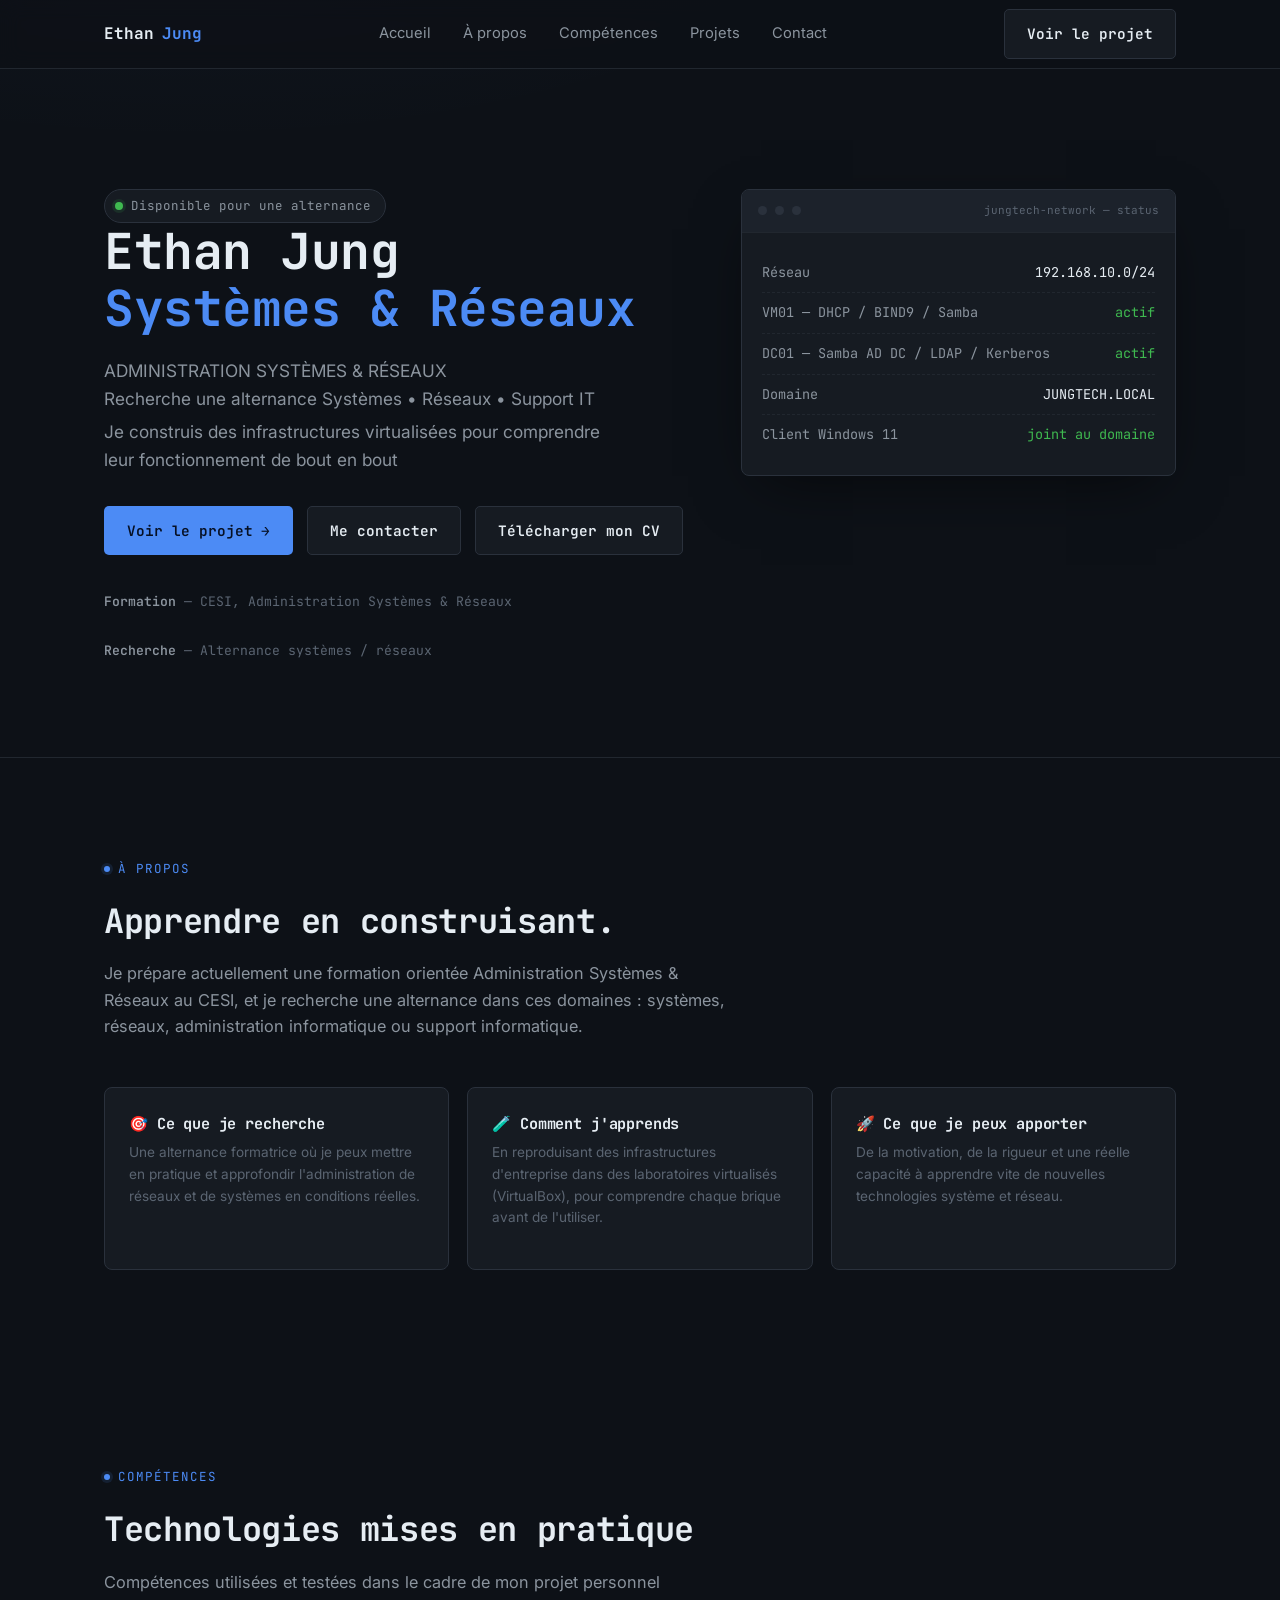
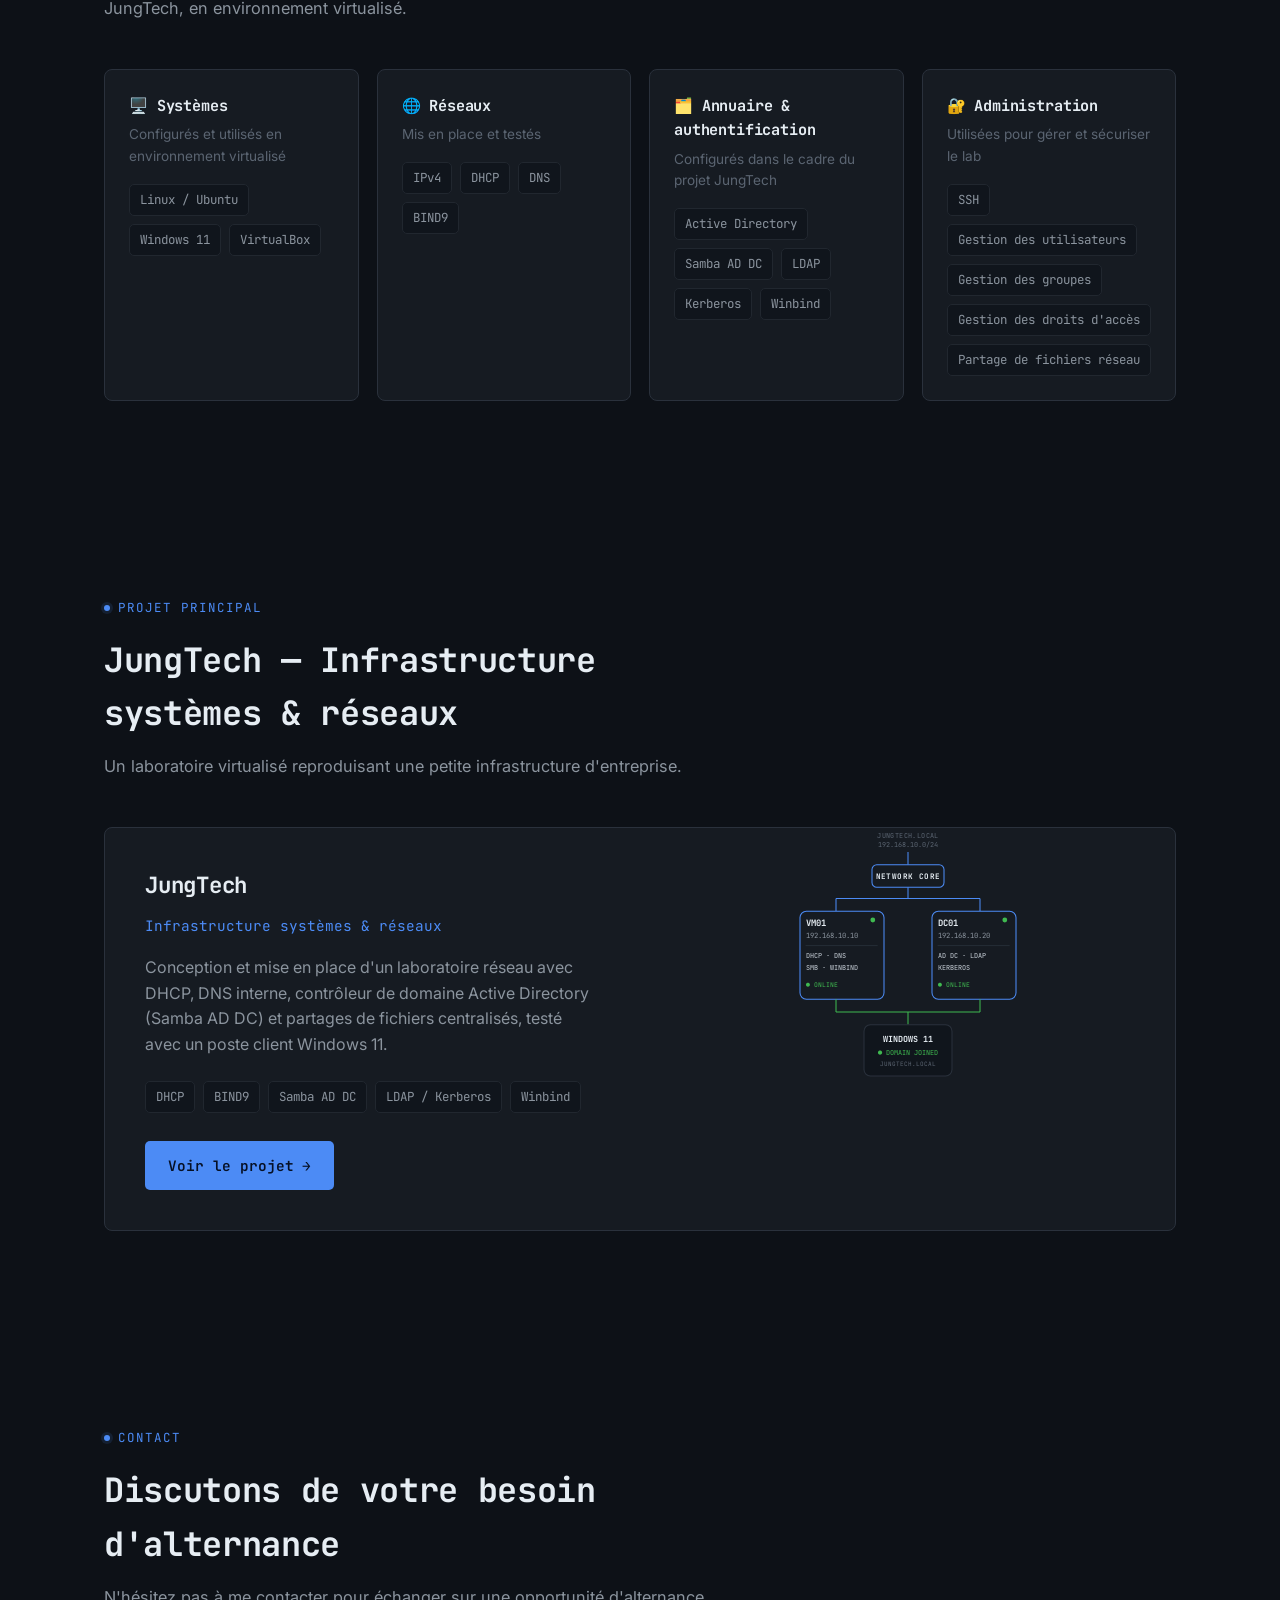
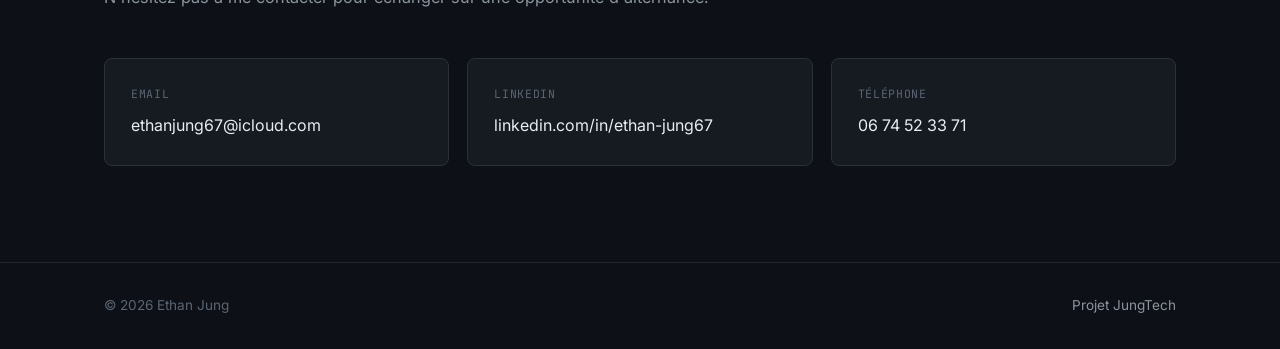
==== index.html @ f76d0bc0 "Update index.html" ====
<!DOCTYPE html>
<html lang="fr">
<head>
<meta charset="UTF-8">
<meta name="viewport" content="width=device-width, initial-scale=1.0">
<title>Ethan Jung — Portfolio Systèmes &amp; Réseaux</title>
<meta name="description" content="Portfolio d'Ethan Jung, à la recherche d'une alternance en systèmes et réseaux. Projet JungTech : infrastructure Active Directory, DHCP, DNS et partages Samba.">
<link rel="preconnect" href="https://fonts.googleapis.com">
<link rel="preconnect" href="https://fonts.gstatic.com" crossorigin>
<link href="https://fonts.googleapis.com/css2?family=Inter:wght@400;500;600;700&family=JetBrains+Mono:wght@500;700&display=swap" rel="stylesheet">
<link rel="stylesheet" href="style.css">
</head>
<body>

<header class="site-header">
  <nav class="nav container" id="nav">
    <a href="index.html" class="logo">Ethan<span>Jung</span></a>
    <ul class="nav-links">
      <li><a href="#accueil">Accueil</a></li>
      <li><a href="#a-propos">À propos</a></li>
      <li><a href="#competences">Compétences</a></li>
      <li><a href="#projets">Projets</a></li>
      <li><a href="#contact">Contact</a></li>
    </ul>
    <div class="nav-cta">
      <a href="Infra-Reseau.html" class="btn btn-outline">Voir le projet</a>
    </div>
    <button class="nav-toggle" id="navToggle" aria-label="Ouvrir le menu" aria-expanded="false">
      <span></span><span></span><span></span>
    </button>
  </nav>
</header>

<main>

  <!-- ============ HERO ============ -->
  <section class="hero" id="accueil">
    <div class="container hero-grid">
      <div>
        <div class="status-pill">
          <span class="status-dot"></span>
          Disponible pour une alternance
        </div>
        <h1>Ethan Jung<br><span class="accent">Systèmes &amp; Réseaux</span></h1>
        <p class="hero-lead" style="margin-bottom: 6px;">
          ADMINISTRATION SYSTÈMES &amp; RÉSEAUX<br>
          Recherche une alternance Systèmes • Réseaux • Support IT
        </p>
        <p class="hero-lead">
          Je construis des infrastructures virtualisées pour comprendre leur fonctionnement de bout en bout
        </p>
        <div class="hero-actions">
          <a href="Infra-Reseau.html" class="btn btn-primary">
            Voir le projet <span class="btn-arrow">→</span>
          </a>
          <a href="#contact" class="btn btn-outline">Me contacter</a>
          <a href="CV JUNG Ethan Alternance 082026.pdf" class="btn btn-outline" download>Télécharger mon CV</a>
        </div>
        <div class="hero-meta">
          <span><strong>Formation</strong> — CESI, Administration Systèmes &amp; Réseaux</span>
          <span><strong>Recherche</strong> — Alternance systèmes / réseaux</span>
        </div>
      </div>

      <div class="hero-panel" aria-hidden="true">
        <div class="hero-panel-bar">
          <span class="dot"></span><span class="dot"></span><span class="dot"></span>
          <span class="label">jungtech-network — status</span>
        </div>
        <div class="hero-panel-body">
          <div class="hero-panel-row"><span>Réseau</span><span class="val">192.168.10.0/24</span></div>
          <div class="hero-panel-row"><span>VM01 — DHCP / BIND9 / Samba</span><span class="val ok">actif</span></div>
          <div class="hero-panel-row"><span>DC01 — Samba AD DC / LDAP / Kerberos</span><span class="val ok">actif</span></div>
          <div class="hero-panel-row"><span>Domaine</span><span class="val">JUNGTECH.LOCAL</span></div>
          <div class="hero-panel-row"><span>Client Windows 11</span><span class="val ok">joint au domaine</span></div>
        </div>
      </div>
    </div>
  </section>

  <!-- ============ À PROPOS ============ -->
  <section id="a-propos">
    <div class="container">
      <div class="eyebrow">À propos</div>
      <div class="section-intro">
        <h2>Apprendre en construisant.</h2>
        <p>
          Je prépare actuellement une formation orientée Administration Systèmes &amp; Réseaux au CESI,
          et je recherche une alternance dans ces domaines : systèmes, réseaux, administration
          informatique ou support informatique.
        </p>
      </div>
      <div class="skills-grid">
        <div class="skill-card">
          <h3>🎯 Ce que je recherche</h3>
          <p class="cat-desc">
            Une alternance formatrice où je peux mettre en pratique et approfondir
            l'administration de réseaux et de systèmes en conditions réelles.
          </p>
        </div>
        <div class="skill-card">
          <h3>🧪 Comment j'apprends</h3>
          <p class="cat-desc">
            En reproduisant des infrastructures d'entreprise dans des laboratoires
            virtualisés (VirtualBox), pour comprendre chaque brique avant de l'utiliser.
          </p>
        </div>
        <div class="skill-card">
          <h3>🚀 Ce que je peux apporter</h3>
          <p class="cat-desc">
            De la motivation, de la rigueur et une réelle capacité à apprendre vite
            de nouvelles technologies système et réseau.
          </p>
        </div>
      </div>
    </div>
  </section>

  <!-- ============ COMPÉTENCES ============ -->
  <section id="competences">
    <div class="container">
      <div class="eyebrow">Compétences</div>
      <div class="section-intro">
        <h2>Technologies mises en pratique</h2>
        <p>
          Compétences utilisées et testées dans le cadre de mon projet personnel
          JungTech, en environnement virtualisé.
        </p>
      </div>

      <div class="skills-grid">
        <div class="skill-card">
          <h3>🖥️ Systèmes</h3>
          <p class="cat-desc">Configurés et utilisés en environnement virtualisé</p>
          <div class="skill-tags">
            <span class="skill-tag">Linux / Ubuntu</span>
            <span class="skill-tag">Windows 11</span>
            <span class="skill-tag">VirtualBox</span>
          </div>
        </div>

        <div class="skill-card">
          <h3>🌐 Réseaux</h3>
          <p class="cat-desc">Mis en place et testés</p>
          <div class="skill-tags">
            <span class="skill-tag">IPv4</span>
            <span class="skill-tag">DHCP</span>
            <span class="skill-tag">DNS</span>
            <span class="skill-tag">BIND9</span>
          </div>
        </div>

        <div class="skill-card">
          <h3>🗂️ Annuaire &amp; authentification</h3>
          <p class="cat-desc">Configurés dans le cadre du projet JungTech</p>
          <div class="skill-tags">
            <span class="skill-tag">Active Directory</span>
            <span class="skill-tag">Samba AD DC</span>
            <span class="skill-tag">LDAP</span>
            <span class="skill-tag">Kerberos</span>
            <span class="skill-tag">Winbind</span>
          </div>
        </div>

        <div class="skill-card">
          <h3>🔐 Administration</h3>
          <p class="cat-desc">Utilisées pour gérer et sécuriser le lab</p>
          <div class="skill-tags">
            <span class="skill-tag">SSH</span>
            <span class="skill-tag">Gestion des utilisateurs</span>
            <span class="skill-tag">Gestion des groupes</span>
            <span class="skill-tag">Gestion des droits d'accès</span>
            <span class="skill-tag">Partage de fichiers réseau</span>
          </div>
        </div>
      </div>
    </div>
  </section>

  <!-- ============ PROJETS ============ -->
  <section id="projets">
    <div class="container">
      <div class="eyebrow">Projet principal</div>
      <div class="section-intro">
        <h2>JungTech — Infrastructure systèmes &amp; réseaux</h2>
        <p>Un laboratoire virtualisé reproduisant une petite infrastructure d'entreprise.</p>
      </div>

      <div class="project-card">
        <div class="project-card-content">
          <h3>JungTech</h3>
          <div class="subtitle">Infrastructure systèmes &amp; réseaux</div>
          <p>
            Conception et mise en place d'un laboratoire réseau avec DHCP, DNS interne,
            contrôleur de domaine Active Directory (Samba AD DC) et partages de fichiers
            centralisés, testé avec un poste client Windows 11.
          </p>
          <div class="project-tags">
            <span class="skill-tag">DHCP</span>
            <span class="skill-tag">BIND9</span>
            <span class="skill-tag">Samba AD DC</span>
            <span class="skill-tag">LDAP / Kerberos</span>
            <span class="skill-tag">Winbind</span>
          </div>
          <div>
            <a href="Infra-Reseau.html" class="btn btn-primary">
              Voir le projet <span class="btn-arrow">→</span>
            </a>
          </div>
        </div>
        <div class="project-visual" aria-hidden="true">
  <svg viewBox="0 0 300 320" xmlns="http://www.w3.org/2000/svg" role="img"
       aria-label="Architecture JungTech : réseau 192.168.10.0/24 reliant VM01 (DHCP, DNS, SMB, Winbind) et DC01 (AD DC, LDAP, Kerberos) à un client Windows 11 joint au domaine JUNGTECH.LOCAL.">

    <!-- En-tête discret : domaine / réseau -->
    <text x="150" y="12" fill="#5b6572" font-family="JetBrains Mono, monospace" font-size="8.5" text-anchor="middle" letter-spacing="0.5">JUNGTECH.LOCAL</text>
    <text x="150" y="24" fill="#5b6572" font-family="JetBrains Mono, monospace" font-size="8.5" text-anchor="middle">192.168.10.0/24</text>

    <!-- Tronc vers le cœur de réseau -->
    <line x1="150" y1="30" x2="150" y2="46" stroke="#4c8bf5" stroke-width="1.3"/>

    <!-- Network core -->
    <rect x="105" y="46" width="90" height="28" rx="6" fill="#161b22" stroke="#4c8bf5" stroke-width="1.3"/>
    <text x="150" y="64" fill="#e6edf3" font-family="JetBrains Mono, monospace" font-size="9.5" font-weight="700" text-anchor="middle" letter-spacing="0.5">NETWORK CORE</text>

    <!-- Répartition vers VM01 / DC01 -->
    <line x1="150" y1="74" x2="150" y2="88" stroke="#4c8bf5" stroke-width="1.3"/>
    <line x1="60" y1="88" x2="240" y2="88" stroke="#4c8bf5" stroke-width="1.3"/>
    <line x1="60" y1="88" x2="60" y2="104" stroke="#4c8bf5" stroke-width="1.3"/>
    <line x1="240" y1="88" x2="240" y2="104" stroke="#4c8bf5" stroke-width="1.3"/>

    <!-- Carte VM01 -->
    <rect x="15" y="104" width="105" height="110" rx="8" fill="#161b22" stroke="#4c8bf5" stroke-width="1.3"/>
    <circle cx="106" cy="115" r="3" fill="#3fb950"/>
    <text x="22" y="123" fill="#e6edf3" font-family="JetBrains Mono, monospace" font-size="11" font-weight="700">VM01</text>
    <text x="22" y="138" fill="#8b949e" font-family="JetBrains Mono, monospace" font-size="9">192.168.10.10</text>
    <line x1="22" y1="147" x2="112" y2="147" stroke="#2a313c" stroke-width="1"/>
    <text x="22" y="163" fill="#c9d1d9" font-family="JetBrains Mono, monospace" font-size="8.5">DHCP · DNS</text>
    <text x="22" y="177" fill="#c9d1d9" font-family="JetBrains Mono, monospace" font-size="8.5">SMB · WINBIND</text>
    <text x="22" y="199" fill="#3fb950" font-family="JetBrains Mono, monospace" font-size="8">● ONLINE</text>

    <!-- Carte DC01 -->
    <rect x="180" y="104" width="105" height="110" rx="8" fill="#161b22" stroke="#4c8bf5" stroke-width="1.3"/>
    <circle cx="271" cy="115" r="3" fill="#3fb950"/>
    <text x="187" y="123" fill="#e6edf3" font-family="JetBrains Mono, monospace" font-size="11" font-weight="700">DC01</text>
    <text x="187" y="138" fill="#8b949e" font-family="JetBrains Mono, monospace" font-size="9">192.168.10.20</text>
    <line x1="187" y1="147" x2="277" y2="147" stroke="#2a313c" stroke-width="1"/>
    <text x="187" y="163" fill="#c9d1d9" font-family="JetBrains Mono, monospace" font-size="8.5">AD DC · LDAP</text>
    <text x="187" y="177" fill="#c9d1d9" font-family="JetBrains Mono, monospace" font-size="8.5">KERBEROS</text>
    <text x="187" y="199" fill="#3fb950" font-family="JetBrains Mono, monospace" font-size="8">● ONLINE</text>

    <!-- Fusion vers le client -->
    <line x1="60" y1="214" x2="60" y2="230" stroke="#3fb950" stroke-width="1.3"/>
    <line x1="240" y1="214" x2="240" y2="230" stroke="#3fb950" stroke-width="1.3"/>
    <line x1="60" y1="230" x2="240" y2="230" stroke="#3fb950" stroke-width="1.3"/>
    <line x1="150" y1="230" x2="150" y2="246" stroke="#3fb950" stroke-width="1.3"/>

    <!-- Client Windows 11 -->
    <rect x="95" y="246" width="110" height="64" rx="8" fill="#10151c" stroke="#2a313c" stroke-width="1.3"/>
    <text x="150" y="268" fill="#e6edf3" font-family="JetBrains Mono, monospace" font-size="10.5" font-weight="700" text-anchor="middle">WINDOWS 11</text>
    <text x="150" y="284" fill="#3fb950" font-family="JetBrains Mono, monospace" font-size="8.5" text-anchor="middle">● DOMAIN JOINED</text>
    <text x="150" y="298" fill="#5b6572" font-family="JetBrains Mono, monospace" font-size="7.5" text-anchor="middle">JUNGTECH.LOCAL</text>
  </svg>
</div>            
  </section>

  <!-- ============ CONTACT ============ -->
  <section id="contact">
    <div class="container">
      <div class="eyebrow">Contact</div>
      <div class="section-intro">
        <h2>Discutons de votre besoin d'alternance</h2>
        <p>N'hésitez pas à me contacter pour échanger sur une opportunité d'alternance.</p>
      </div>

      <div class="contact-grid">
        <a class="contact-card" href="mailto:ethanjung67@icloud.com">
          <div class="label">Email</div>
          <div class="value">ethanjung67@icloud.com</div>
        </a>
        <a class="contact-card" href="https://www.linkedin.com/in/ethan-jung67/" target="_blank" rel="noopener">
          <div class="label">LinkedIn</div>
          <div class="value">linkedin.com/in/ethan-jung67</div>
        </a>
        <a class="contact-card" href="tel:+33674523371">
          <div class="label">Téléphone</div>
          <div class="value">06 74 52 33 71</div>
        </a>
      </div>
    </div>
  </section>

</main>

<footer class="site-footer">
  <div class="container footer-row">
    <span>© <span id="year"></span> Ethan Jung</span>
    <span><a href="Infra-Reseau.html">Projet JungTech</a></span>
  </div>
</footer>

<script src="script.js"></script>
</body>
</html>
---- style.css ----
/* =========================================================
   JungTech Portfolio — Ethan Jung
   Design : esthétique "monitoring systèmes/réseaux" sobre
   ========================================================= */

:root {
  /* Couleurs */
  --bg: #0d1117;
  --bg-alt: #10151c;
  --surface: #161b22;
  --surface-elevated: #1c222b;
  --border: #2a313c;
  --border-soft: #21272f;
  --text: #e6edf3;
  --text-muted: #8b949e;
  --text-faint: #5b6572;
  --accent: #4c8bf5;
  --accent-soft: rgba(76, 139, 245, 0.12);
  --status-ok: #3fb950;
  --status-ok-soft: rgba(63, 185, 80, 0.12);
  --warn: #d29922;

  /* Typographie */
  --font-display: 'JetBrains Mono', 'IBM Plex Mono', ui-monospace, monospace;
  --font-body: 'Inter', -apple-system, BlinkMacSystemFont, 'Segoe UI', sans-serif;

  /* Layout */
  --max-width: 1120px;
  --radius: 8px;
  --radius-sm: 5px;
}

* {
  margin: 0;
  padding: 0;
  box-sizing: border-box;
}

html {
  scroll-behavior: smooth;
}

@media (prefers-reduced-motion: reduce) {
  html {
    scroll-behavior: auto;
  }
  * {
    animation-duration: 0.001ms !important;
    animation-iteration-count: 1 !important;
    transition-duration: 0.001ms !important;
    scroll-behavior: auto !important;
  }
}

body {
  background:
    radial-gradient(ellipse 900px 500px at 15% -10%, rgba(76, 139, 245, 0.08), transparent),
    var(--bg);
  color: var(--text);
  font-family: var(--font-body);
  font-size: 16px;
  line-height: 1.6;
  -webkit-font-smoothing: antialiased;
}

a {
  color: inherit;
  text-decoration: none;
}

img {
  max-width: 100%;
  display: block;
}

ul {
  list-style: none;
}

section {
  padding: 96px 0;
}

.container {
  max-width: var(--max-width);
  margin: 0 auto;
  padding: 0 24px;
}

.eyebrow {
  display: inline-flex;
  align-items: center;
  gap: 8px;
  font-family: var(--font-display);
  font-size: 12.5px;
  letter-spacing: 0.08em;
  text-transform: uppercase;
  color: var(--accent);
  margin-bottom: 16px;
}

.eyebrow::before {
  content: '';
  width: 6px;
  height: 6px;
  border-radius: 50%;
  background: var(--accent);
  box-shadow: 0 0 0 3px var(--accent-soft);
}

h1, h2, h3, h4 {
  font-family: var(--font-display);
  font-weight: 700;
  letter-spacing: -0.01em;
  color: var(--text);
}

h2 {
  font-size: clamp(1.6rem, 3vw, 2.1rem);
  margin-bottom: 12px;
}

.section-intro {
  max-width: 640px;
  margin-bottom: 48px;
}

.section-intro p {
  color: var(--text-muted);
  font-size: 1.02rem;
}

/* -------------------- Status pill (élément signature) -------------------- */

.status-pill {
  display: inline-flex;
  align-items: center;
  gap: 8px;
  padding: 6px 14px 6px 10px;
  border: 1px solid var(--border);
  border-radius: 999px;
  background: var(--surface);
  font-family: var(--font-display);
  font-size: 12.5px;
  color: var(--text-muted);
}

.status-dot {
  width: 8px;
  height: 8px;
  border-radius: 50%;
  background: var(--status-ok);
  box-shadow: 0 0 0 3px var(--status-ok-soft);
  animation: pulse 2.4s ease-in-out infinite;
  flex-shrink: 0;
}

@keyframes pulse {
  0%, 100% { opacity: 1; }
  50% { opacity: 0.45; }
}

/* -------------------- Header / Nav -------------------- */

.site-header {
  position: sticky;
  top: 0;
  z-index: 100;
  background: rgba(13, 17, 23, 0.85);
  backdrop-filter: blur(10px);
  border-bottom: 1px solid var(--border-soft);
}

.nav {
  display: flex;
  align-items: center;
  justify-content: space-between;
  height: 68px;
}

.logo {
  font-family: var(--font-display);
  font-weight: 700;
  font-size: 1rem;
  color: var(--text);
  display: flex;
  align-items: baseline;
  gap: 8px;
}

.logo span {
  color: var(--accent);
}

.nav-links {
  display: flex;
  gap: 32px;
  font-size: 0.92rem;
  color: var(--text-muted);
}

.nav-links a {
  transition: color 0.15s ease;
  position: relative;
}

.nav-links a:hover,
.nav-links a:focus-visible {
  color: var(--text);
}

.nav-cta {
  display: inline-flex;
  align-items: center;
  gap: 8px;
}

.nav-toggle {
  display: none;
  flex-direction: column;
  gap: 5px;
  background: none;
  border: none;
  cursor: pointer;
  padding: 8px;
}

.nav-toggle span {
  width: 22px;
  height: 2px;
  background: var(--text);
  border-radius: 2px;
}

/* -------------------- Buttons -------------------- */

.btn {
  display: inline-flex;
  align-items: center;
  gap: 8px;
  padding: 12px 22px;
  border-radius: var(--radius-sm);
  font-family: var(--font-display);
  font-size: 0.9rem;
  font-weight: 600;
  border: 1px solid transparent;
  cursor: pointer;
  transition: transform 0.15s ease, border-color 0.15s ease, background 0.15s ease;
}

.btn:hover {
  transform: translateY(-1px);
}

.btn-primary {
  background: var(--accent);
  color: #061024;
}

.btn-primary:hover {
  background: #5f99f7;
}

.btn-outline {
  border-color: var(--border);
  color: var(--text);
  background: var(--surface);
}

.btn-outline:hover {
  border-color: var(--accent);
  color: var(--accent);
}

.btn-arrow {
  transition: transform 0.15s ease;
}

.btn:hover .btn-arrow {
  transform: translateX(3px);
}

/* -------------------- Hero -------------------- */

.hero {
  padding: 120px 0 96px;
  border-bottom: 1px solid var(--border-soft);
}

.hero-grid {
  display: grid;
  grid-template-columns: minmax(0, 1.15fr) minmax(300px, 0.85fr);
  gap: 48px;
  align-items: start;
}

.hero h1 {
  font-size: clamp(2.1rem, 5vw, 3.1rem);
  line-height: 1.15;
  margin-bottom: 20px;
}

.hero h1 .accent {
  color: var(--accent);
}

.hero-lead {
  color: var(--text-muted);
  font-size: 1.08rem;
  max-width: 520px;
  margin-bottom: 32px;
}

.hero-actions {
  display: flex;
  gap: 14px;
  flex-wrap: wrap;
  margin-bottom: 36px;
}

.hero-meta {
  display: flex;
  gap: 28px;
  flex-wrap: wrap;
  font-family: var(--font-display);
  font-size: 0.82rem;
  color: var(--text-faint);
}

.hero-meta strong {
  color: var(--text-muted);
  font-weight: 600;
}

/* Terminal/monitor card in hero */
.hero-panel {
  background: var(--surface);
  border: 1px solid var(--border);
  border-radius: var(--radius);
  overflow: hidden;
  box-shadow: 0 20px 60px -20px rgba(0, 0, 0, 0.6);
}

.hero-panel-bar {
  display: flex;
  align-items: center;
  gap: 8px;
  padding: 12px 16px;
  border-bottom: 1px solid var(--border-soft);
  background: var(--surface-elevated);
}

.hero-panel-bar .dot {
  width: 9px;
  height: 9px;
  border-radius: 50%;
  background: var(--border);
}

.hero-panel-bar span.label {
  margin-left: auto;
  font-family: var(--font-display);
  font-size: 11px;
  color: var(--text-faint);
}

.hero-panel-body {
  padding: 20px;
  font-family: var(--font-display);
  font-size: 13.5px;
  line-height: 1.9;
}

.hero-panel-row {
  display: flex;
  justify-content: space-between;
  padding: 7px 0;
  border-bottom: 1px dashed var(--border-soft);
  color: var(--text-muted);
}

.hero-panel-row:last-child {
  border-bottom: none;
}

.hero-panel-row .val {
  color: var(--text);
}

.hero-panel-row .ok {
  color: var(--status-ok);
}

/* -------------------- Cards grid (compétences) -------------------- */

.skills-grid {
  display: grid;
  grid-template-columns: repeat(auto-fit, minmax(240px, 1fr));
  gap: 18px;
}

.skill-card {
  background: var(--surface);
  border: 1px solid var(--border);
  border-radius: var(--radius);
  padding: 24px;
  transition: border-color 0.2s ease, transform 0.2s ease;
}

.skill-card:hover {
  border-color: var(--accent);
  transform: translateY(-2px);
}

.skill-card h3 {
  font-size: 0.95rem;
  margin-bottom: 6px;
  display: flex;
  align-items: center;
  gap: 8px;
}

.skill-card .cat-desc {
  color: var(--text-faint);
  font-size: 0.85rem;
  margin-bottom: 16px;
}

.skill-tags {
  display: flex;
  flex-wrap: wrap;
  gap: 8px;
}

.skill-tag {
  font-family: var(--font-display);
  font-size: 0.78rem;
  color: var(--text-muted);
  background: var(--bg-alt);
  border: 1px solid var(--border-soft);
  border-radius: 5px;
  padding: 5px 10px;
}

/* -------------------- Project card -------------------- */

.project-card {
  display: grid;
  grid-template-columns: 1fr 1fr;
  gap: 0;
  background: var(--surface);
  border: 1px solid var(--border);
  border-radius: var(--radius);
  overflow: hidden;
}

.project-card-content {
  padding: 40px;
  display: flex;
  flex-direction: column;
  justify-content: center;
}

.project-card-content h3 {
  font-size: 1.4rem;
  margin-bottom: 10px;
}

.project-card-content .subtitle {
  color: var(--accent);
  font-size: 0.9rem;
  font-family: var(--font-display);
  margin-bottom: 18px;
}

.project-card-content p {
  color: var(--text-muted);
  margin-bottom: 24px;
}

.project-tags {
  display: flex;
  flex-wrap: wrap;
  gap: 8px;
  margin-bottom: 28px;
}

.project-visual svg {
  width: 100%;
  max-width: 240px;
  height: auto;
  display: block;
  margin: 0 auto;
}

.project-visual svg {
  width: 100%;
  max-width: 240px;
  height: auto;
  display: block;
  margin: 0 auto;
}

/* -------------------- Contact -------------------- */

.contact-grid {
  display: grid;
  grid-template-columns: repeat(auto-fit, minmax(220px, 1fr));
  gap: 18px;
}

.contact-card {
  background: var(--surface);
  border: 1px solid var(--border);
  border-radius: var(--radius);
  padding: 26px;
  transition: border-color 0.2s ease;
}

.contact-card:hover {
  border-color: var(--accent);
}

.contact-card .label {
  font-family: var(--font-display);
  font-size: 11.5px;
  text-transform: uppercase;
  letter-spacing: 0.06em;
  color: var(--text-faint);
  margin-bottom: 10px;
}

.contact-card .value {
  font-size: 1rem;
  color: var(--text);
  word-break: break-word;
}

/* -------------------- Footer -------------------- */

.site-footer {
  border-top: 1px solid var(--border-soft);
  padding: 32px 0;
}

.footer-row {
  display: flex;
  justify-content: space-between;
  align-items: center;
  flex-wrap: wrap;
  gap: 12px;
  font-size: 0.85rem;
  color: var(--text-faint);
}

.footer-row a {
  color: var(--text-muted);
}

.footer-row a:hover {
  color: var(--accent);
}

/* -------------------- Reveal on scroll -------------------- */

.reveal {
  opacity: 0;
  transform: translateY(14px);
  transition: opacity 0.5s ease, transform 0.5s ease;
}

.reveal.is-visible {
  opacity: 1;
  transform: translateY(0);
}

/* =========================================================
   Page projet — Infra-Reseau.html
   ========================================================= */

.page-hero {
  padding: 64px 0 56px;
  border-bottom: 1px solid var(--border-soft);
}

.breadcrumb {
  font-family: var(--font-display);
  font-size: 0.82rem;
  color: var(--text-faint);
  margin-bottom: 20px;
}

.breadcrumb a {
  color: var(--text-muted);
}

.breadcrumb a:hover {
  color: var(--accent);
}

.page-hero h1 {
  font-size: clamp(1.8rem, 4vw, 2.5rem);
  margin-bottom: 10px;
}

.page-hero .subtitle {
  color: var(--text-muted);
  font-size: 1.05rem;
  max-width: 680px;
}

.info-strip {
  display: flex;
  flex-wrap: wrap;
  gap: 28px;
  margin-top: 28px;
  font-family: var(--font-display);
  font-size: 0.82rem;
  color: var(--text-faint);
}

.info-strip strong {
  color: var(--text-muted);
}

.objectives-list {
  display: grid;
  grid-template-columns: repeat(auto-fit, minmax(260px, 1fr));
  gap: 12px;
}

.objectives-list li {
  display: flex;
  gap: 12px;
  padding: 14px 16px;
  background: var(--surface);
  border: 1px solid var(--border);
  border-radius: var(--radius-sm);
  color: var(--text-muted);
  font-size: 0.92rem;
}

.objectives-list li::before {
  content: '';
  width: 6px;
  height: 6px;
  margin-top: 7px;
  border-radius: 50%;
  background: var(--accent);
  flex-shrink: 0;
}

/* Architecture diagram section */

.diagram-wrap {
  background: var(--surface);
  border: 1px solid var(--border);
  border-radius: var(--radius);
  padding: 32px;
  overflow-x: auto;
}

.diagram-wrap svg {
  display: block;
  margin: 0 auto;
  width: 100%;
  height: auto;
  min-width: 560px;
  max-width: 800px;
}

/* Two-column detail sections */

.detail-block {
  display: grid;
  grid-template-columns: 220px 1fr;
  gap: 40px;
  padding: 40px 0;
  border-bottom: 1px solid var(--border-soft);
}

.detail-block:last-child {
  border-bottom: none;
}

.detail-label {
  font-family: var(--font-display);
  font-size: 0.78rem;
  text-transform: uppercase;
  letter-spacing: 0.06em;
  color: var(--text-faint);
  padding-top: 4px;
}

.detail-content h3 {
  font-size: 1.15rem;
  margin-bottom: 12px;
}

.detail-content p {
  color: var(--text-muted);
  margin-bottom: 14px;
}

.detail-content p:last-child {
  margin-bottom: 0;
}

.code-line {
  font-family: var(--font-display);
  font-size: 0.85rem;
  background: var(--bg-alt);
  border: 1px solid var(--border-soft);
  border-radius: var(--radius-sm);
  padding: 12px 16px;
  color: var(--text);
  margin: 10px 0;
  overflow-x: auto;
}

.flow-chain {
  display: flex;
  align-items: center;
  gap: 10px;
  flex-wrap: wrap;
  font-family: var(--font-display);
  font-size: 0.88rem;
  margin: 14px 0;
}

.flow-chain .node {
  padding: 8px 14px;
  background: var(--bg-alt);
  border: 1px solid var(--border-soft);
  border-radius: 6px;
  color: var(--text);
}

.flow-chain .arrow {
  color: var(--accent);
}

.role-split {
  display: grid;
  grid-template-columns: repeat(auto-fit, minmax(220px, 1fr));
  gap: 14px;
  margin-top: 8px;
}

.role-split .role-card {
  background: var(--bg-alt);
  border: 1px solid var(--border-soft);
  border-radius: var(--radius-sm);
  padding: 16px;
}

.role-split .role-card h4 {
  font-size: 0.85rem;
  color: var(--accent);
  margin-bottom: 8px;
}

.role-split .role-card p {
  font-size: 0.85rem;
  margin: 0;
}

/* Tests checklist */

.tests-grid {
  display: grid;
  grid-template-columns: repeat(auto-fit, minmax(300px, 1fr));
  gap: 10px;
}

.test-item {
  display: flex;
  align-items: flex-start;
  gap: 10px;
  padding: 12px 14px;
  background: var(--surface);
  border: 1px solid var(--border);
  border-radius: var(--radius-sm);
  font-size: 0.88rem;
  color: var(--text-muted);
}

.test-item .check {
  color: var(--status-ok);
  font-family: var(--font-display);
  flex-shrink: 0;
  margin-top: 1px;
}

/* Screenshot gallery */

.gallery-grid {
  display: grid;
  grid-template-columns: repeat(auto-fit, minmax(300px, 1fr));
  gap: 24px;
}

.gallery-item {
  background: var(--surface);
  border: 1px solid var(--border);
  border-radius: var(--radius);
  overflow: hidden;
}

.gallery-item figure {
  margin: 0;
}

.gallery-item img {
  width: 100%;
  height: auto;
  border-bottom: 1px solid var(--border-soft);
}

.gallery-item figcaption {
  padding: 16px 18px;
}

.gallery-item .cap-title {
  font-family: var(--font-display);
  font-size: 0.82rem;
  color: var(--accent);
  margin-bottom: 6px;
}

.gallery-item .cap-desc {
  font-size: 0.88rem;
  color: var(--text-muted);
}

.cap-tag {
  display: inline-block;
  margin-top: 10px;
  font-family: var(--font-display);
  font-size: 0.74rem;
  color: var(--accent);
  border: 1px solid var(--border);
  background: var(--bg-alt);
  border-radius: 4px;
  padding: 3px 9px;
}

/* -------------------- Responsive -------------------- */

@media (max-width: 760px) {
  .hero-grid {
    grid-template-columns: 1fr;
  }
}

@media (max-width: 860px) {
  .project-card {
    grid-template-columns: 1fr;
  }

  .project-visual {
    border-left: none;
    border-top: 1px solid var(--border);
    min-height: 200px;
  }

  .detail-block {
    grid-template-columns: 1fr;
    gap: 12px;
  }
}

@media (max-width: 720px) {
  .nav-links,
  .nav-cta {
    position: fixed;
    top: 68px;
    left: 0;
    right: 0;
    background: var(--bg-alt);
    border-bottom: 1px solid var(--border-soft);
    flex-direction: column;
    align-items: flex-start;
    padding: 20px 24px;
    gap: 18px;
    transform: translateY(-140%);
    opacity: 0;
    transition: transform 0.25s ease, opacity 0.25s ease;
  }

  .nav-cta {
    top: auto;
    position: static;
    display: none;
  }

  .nav.is-open .nav-links {
    transform: translateY(0);
    opacity: 1;
    position: absolute;
  }

  .nav-toggle {
    display: flex;
  }

  section {
    padding: 64px 0;
  }

  .hero {
    padding: 88px 0 64px;
  }
}
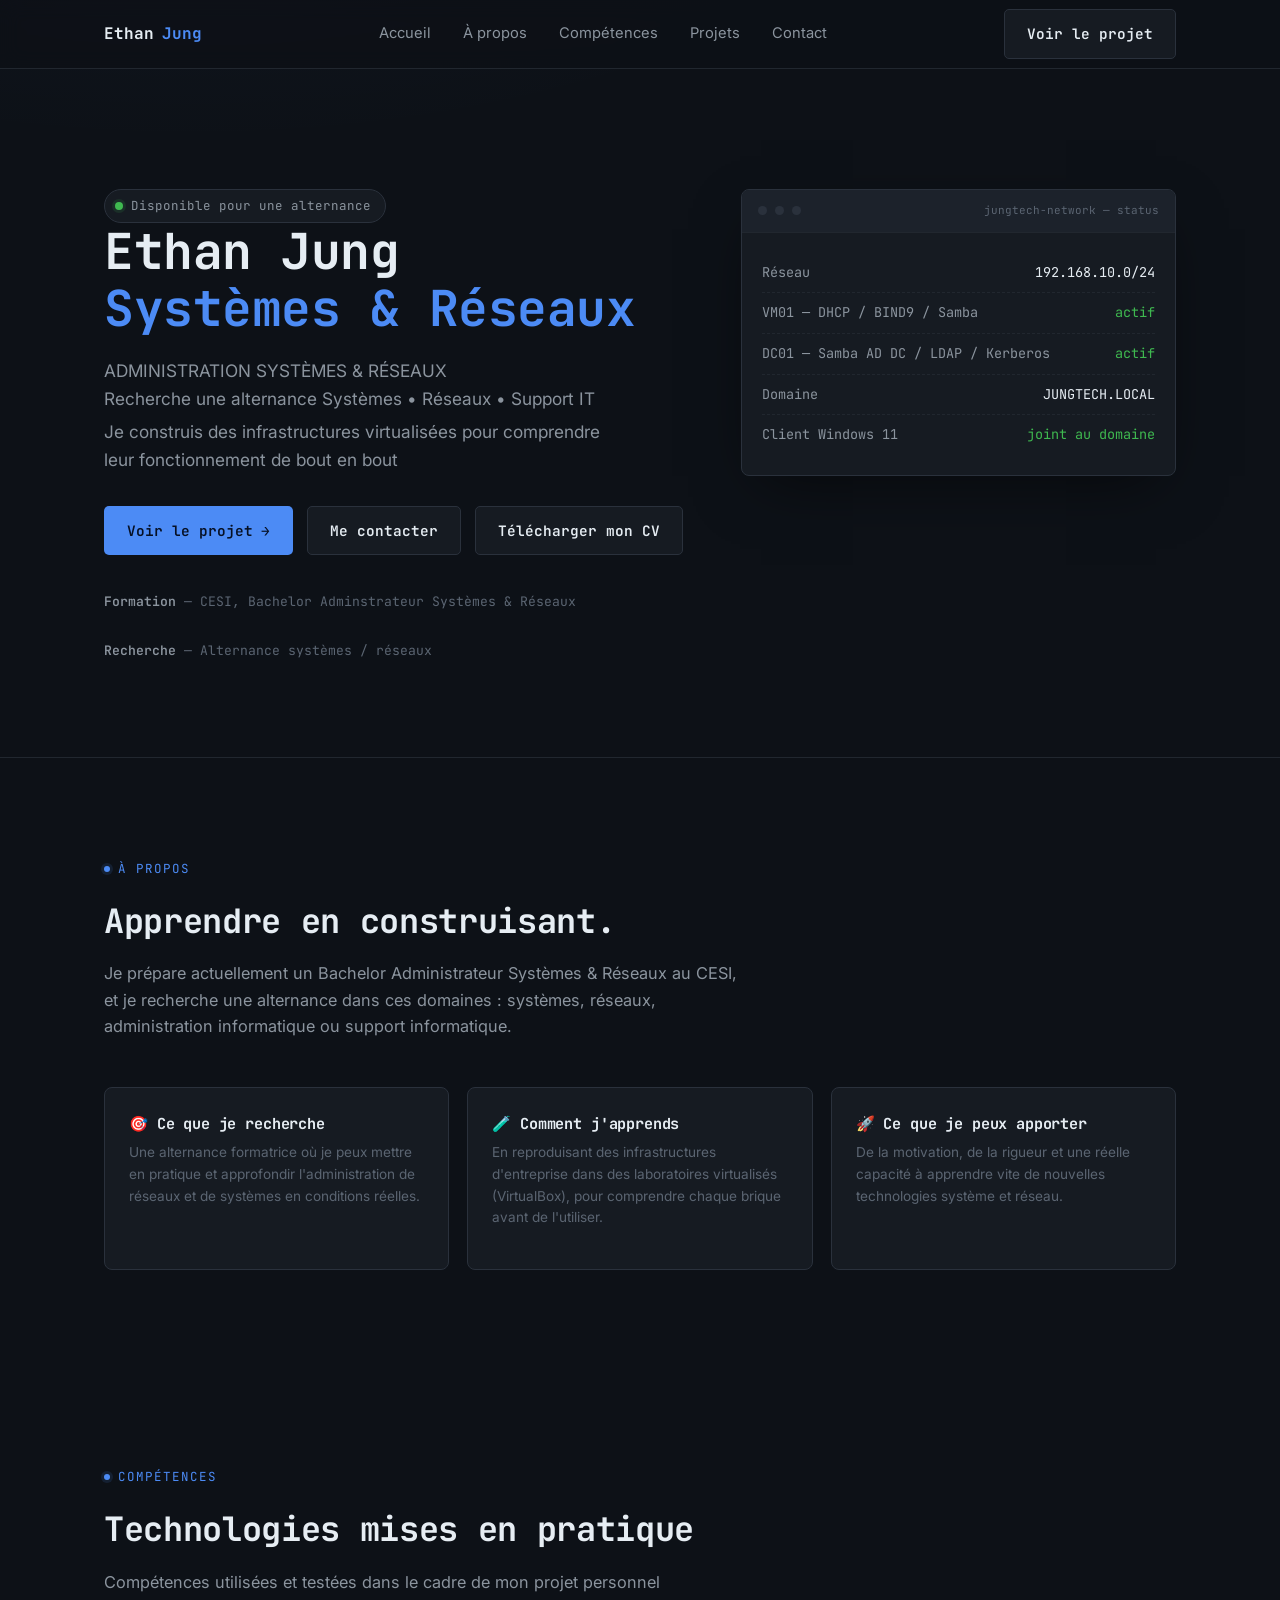
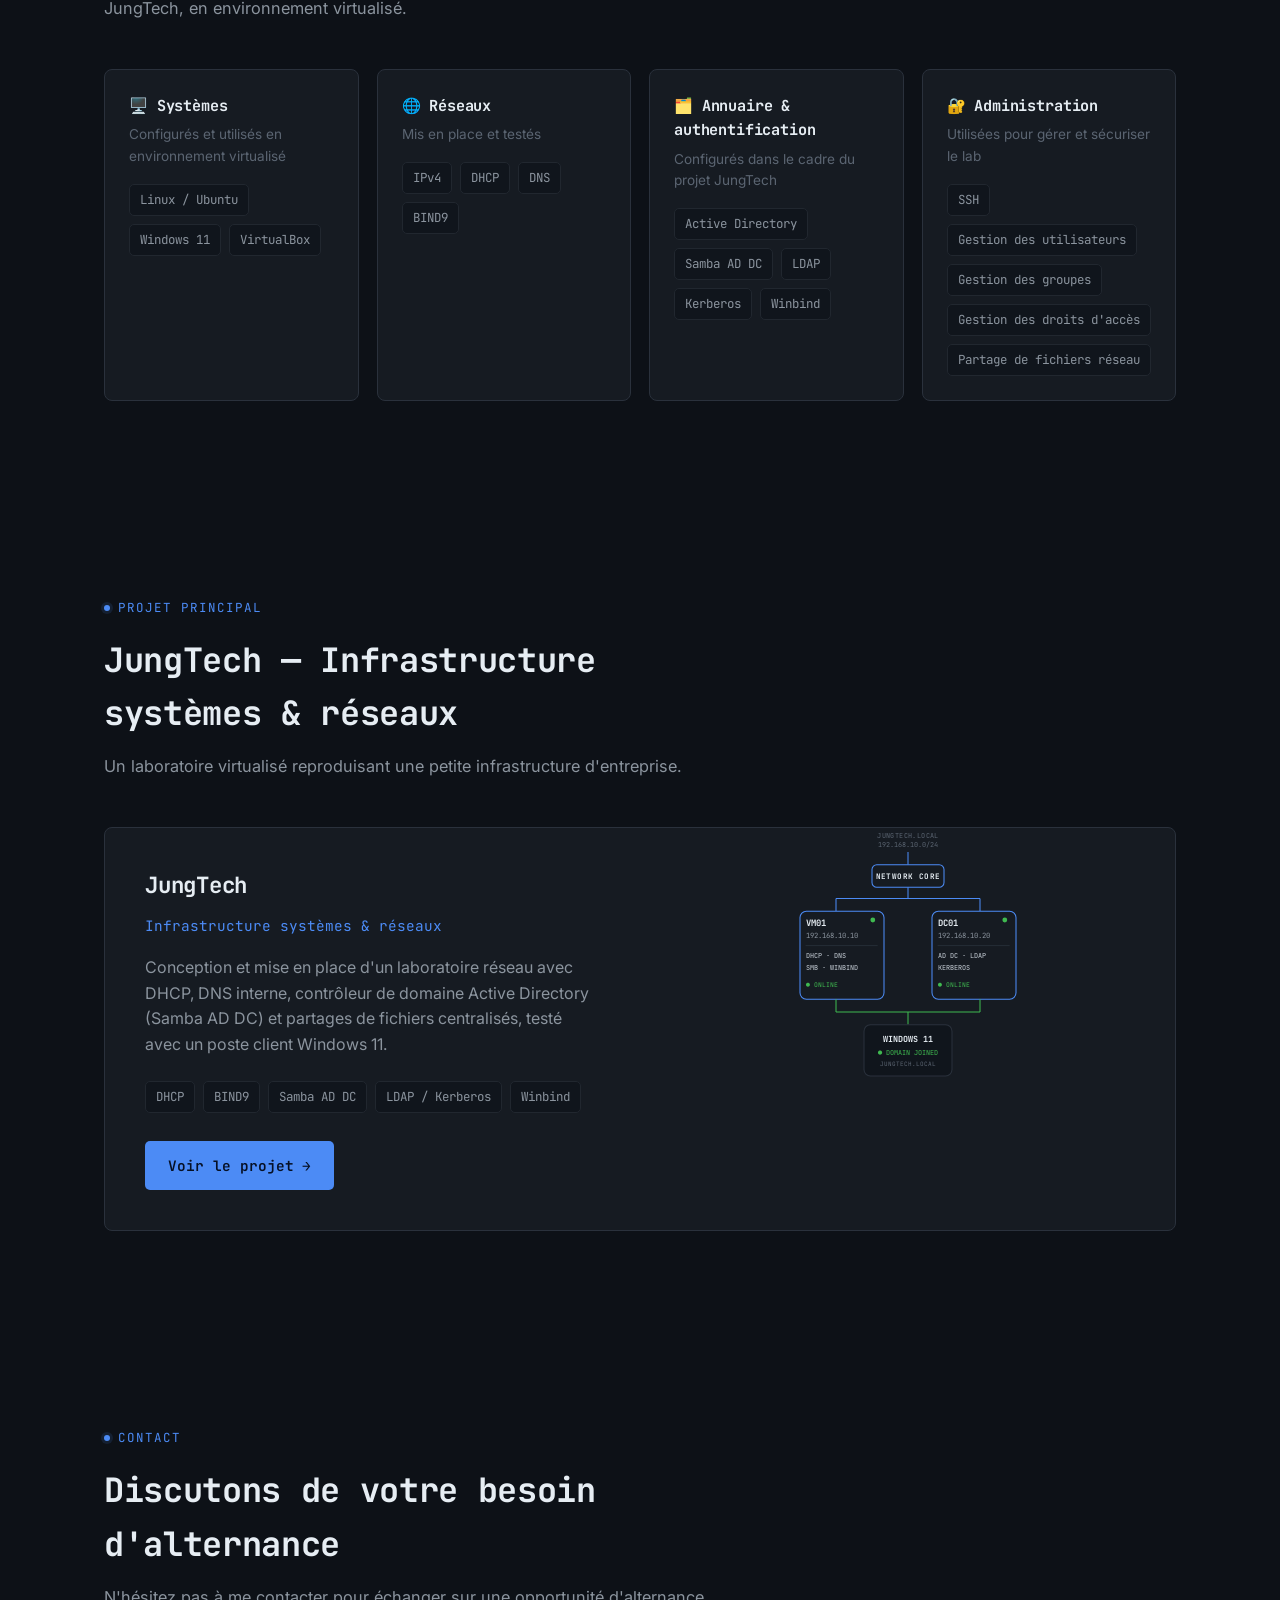
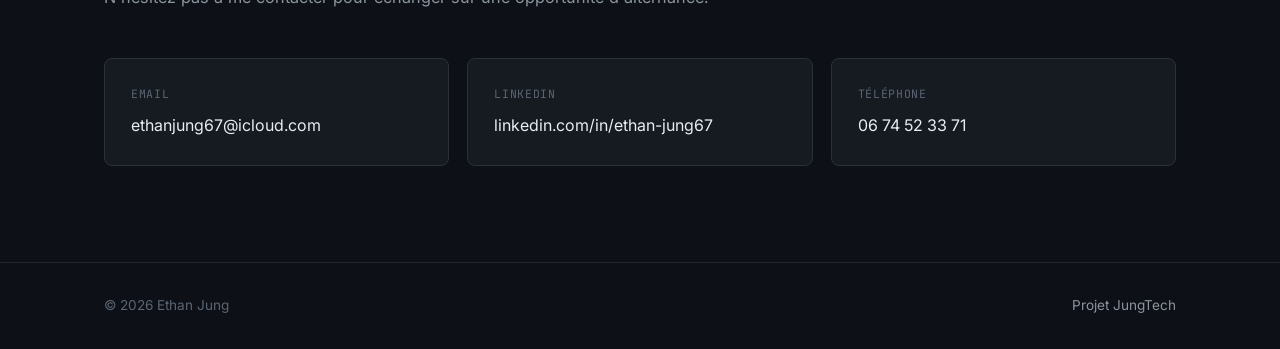
==== commit 30986304: "Update index.html" ====
--- a/index.html
+++ b/index.html
@@ -54,10 +54,10 @@
             Voir le projet <span class="btn-arrow">→</span>
           </a>
           <a href="#contact" class="btn btn-outline">Me contacter</a>
-          <a href="CV JUNG Ethan Alternance 082026.pdf" class="btn btn-outline" download>Télécharger mon CV</a>
+          <a href="CV JUNG Ethan Alternance 2026.pdf" class="btn btn-outline" download>Télécharger mon CV</a>
         </div>
         <div class="hero-meta">
-          <span><strong>Formation</strong> — CESI, Administration Systèmes &amp; Réseaux</span>
+          <span><strong>Formation</strong> — CESI, Bachelor Adminstrateur Systèmes &amp; Réseaux</span>
           <span><strong>Recherche</strong> — Alternance systèmes / réseaux</span>
         </div>
       </div>
@@ -85,7 +85,7 @@
       <div class="section-intro">
         <h2>Apprendre en construisant.</h2>
         <p>
-          Je prépare actuellement une formation orientée Administration Systèmes &amp; Réseaux au CESI,
+          Je prépare actuellement un Bachelor Administrateur Systèmes &amp; Réseaux au CESI,
           et je recherche une alternance dans ces domaines : systèmes, réseaux, administration
           informatique ou support informatique.
         </p>
--- a/style.css
+++ b/style.css
@@ -493,14 +493,6 @@
   margin: 0 auto;
 }
 
-.project-visual svg {
-  width: 100%;
-  max-width: 240px;
-  height: auto;
-  display: block;
-  margin: 0 auto;
-}
-
 /* -------------------- Contact -------------------- */
 
 .contact-grid {
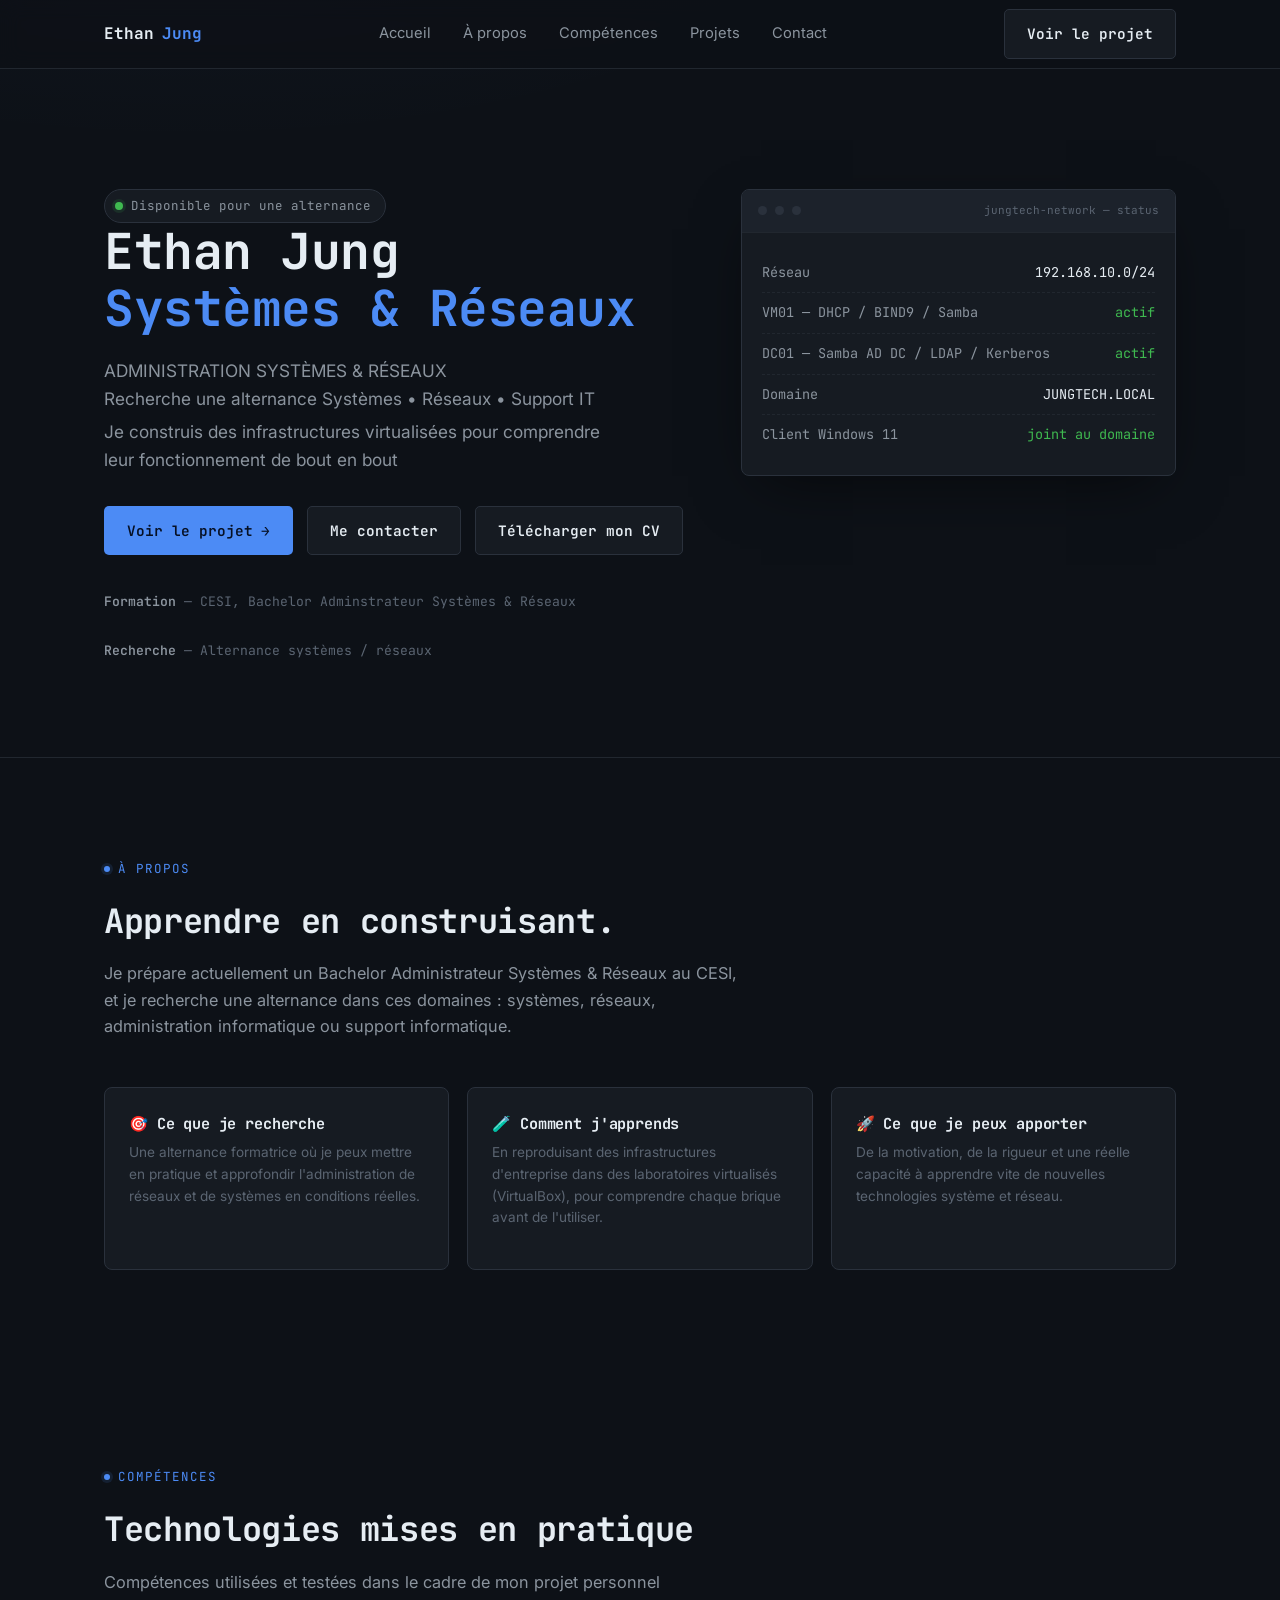
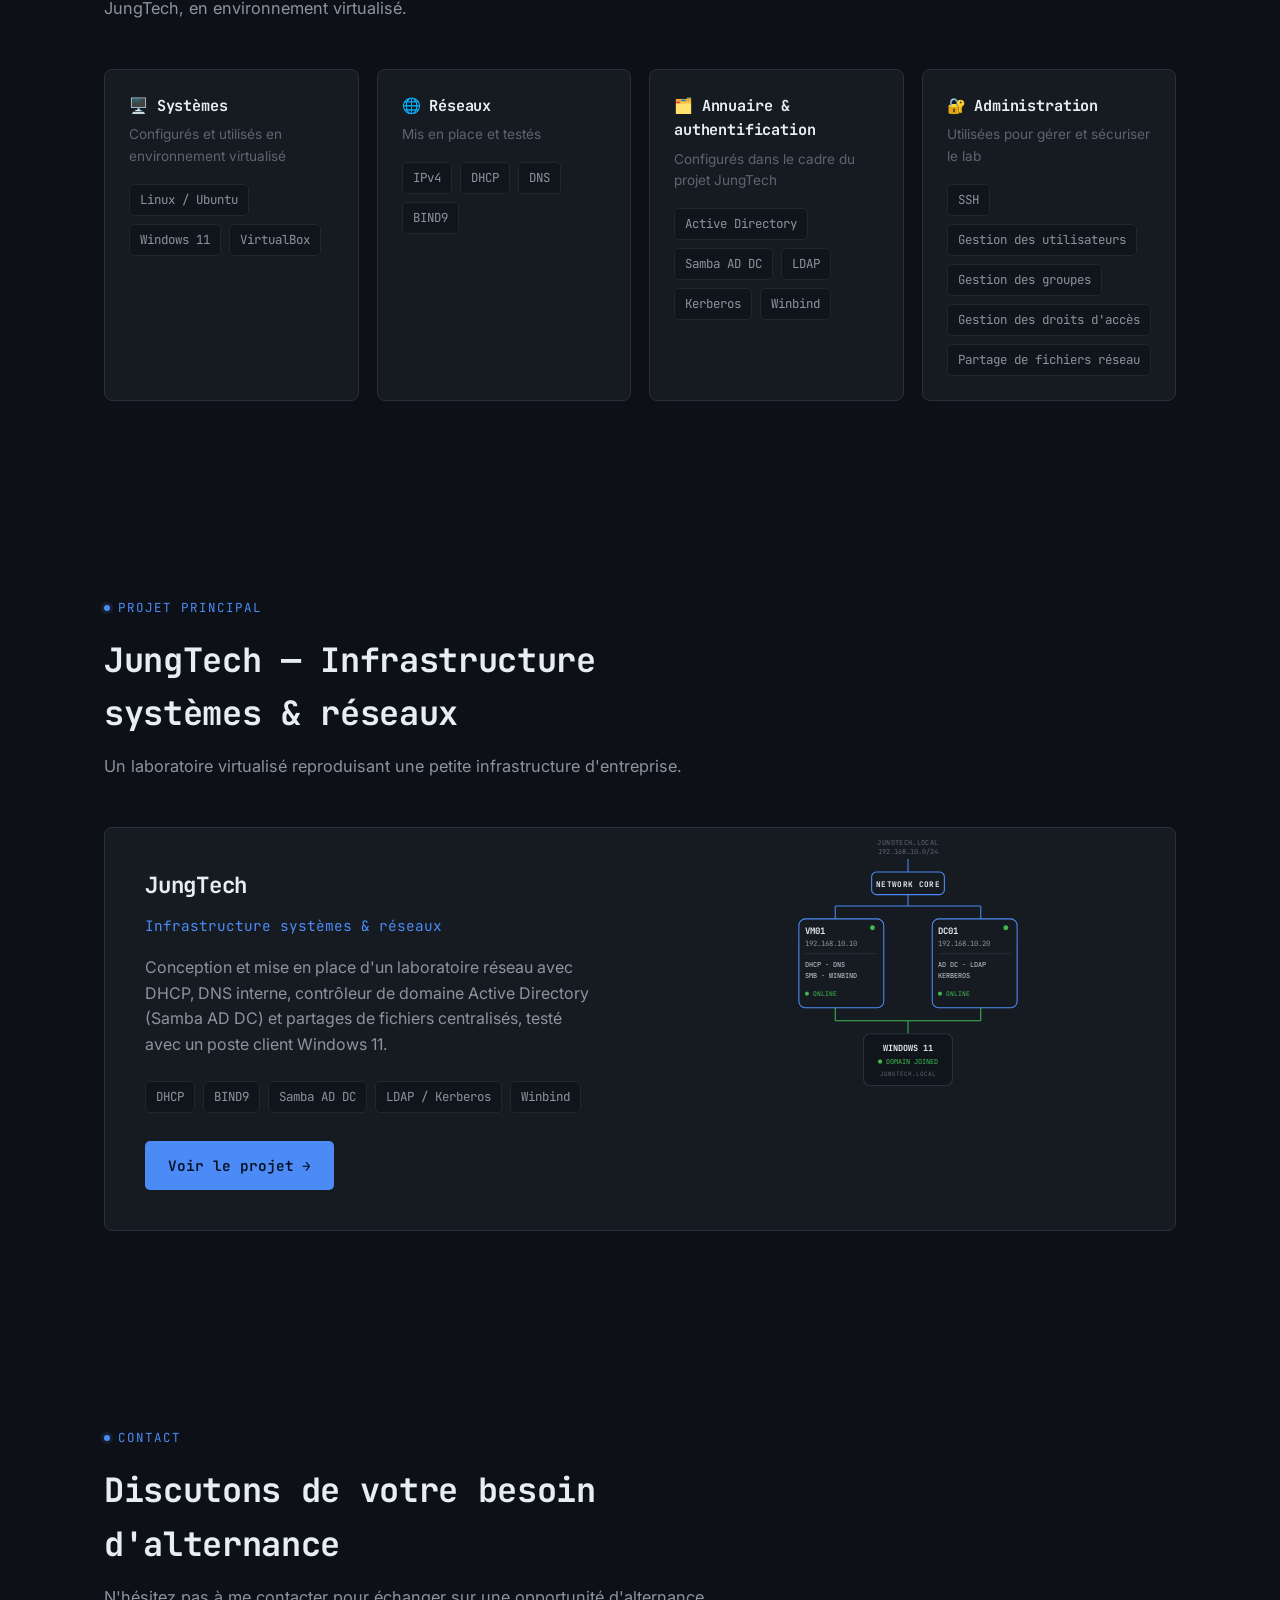
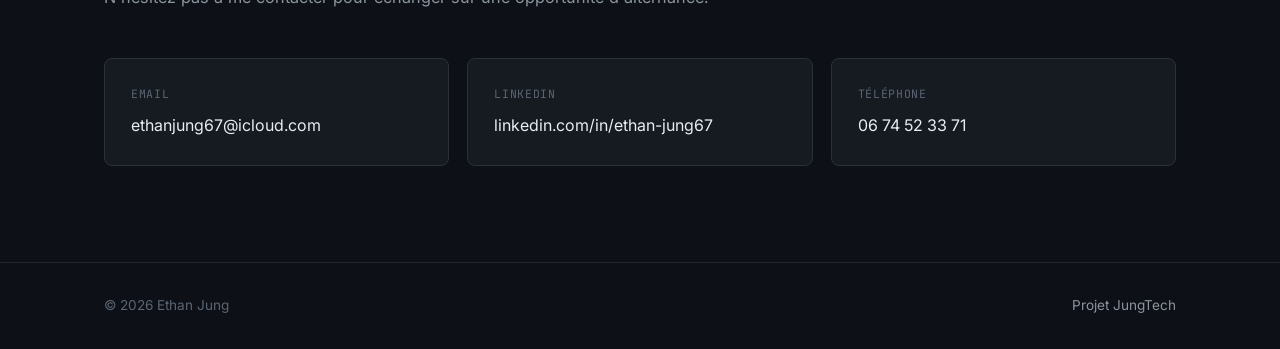
==== commit d7015662: "Update index.html" ====
--- a/index.html
+++ b/index.html
@@ -209,59 +209,43 @@
           </div>
         </div>
         <div class="project-visual" aria-hidden="true">
-  <svg viewBox="0 0 300 320" xmlns="http://www.w3.org/2000/svg" role="img"
-       aria-label="Architecture JungTech : réseau 192.168.10.0/24 reliant VM01 (DHCP, DNS, SMB, Winbind) et DC01 (AD DC, LDAP, Kerberos) à un client Windows 11 joint au domaine JUNGTECH.LOCAL.">
-
-    <!-- En-tête discret : domaine / réseau -->
-    <text x="150" y="12" fill="#5b6572" font-family="JetBrains Mono, monospace" font-size="8.5" text-anchor="middle" letter-spacing="0.5">JUNGTECH.LOCAL</text>
-    <text x="150" y="24" fill="#5b6572" font-family="JetBrains Mono, monospace" font-size="8.5" text-anchor="middle">192.168.10.0/24</text>
-
-    <!-- Tronc vers le cœur de réseau -->
-    <line x1="150" y1="30" x2="150" y2="46" stroke="#4c8bf5" stroke-width="1.3"/>
-
-    <!-- Network core -->
-    <rect x="105" y="46" width="90" height="28" rx="6" fill="#161b22" stroke="#4c8bf5" stroke-width="1.3"/>
-    <text x="150" y="64" fill="#e6edf3" font-family="JetBrains Mono, monospace" font-size="9.5" font-weight="700" text-anchor="middle" letter-spacing="0.5">NETWORK CORE</text>
-
-    <!-- Répartition vers VM01 / DC01 -->
-    <line x1="150" y1="74" x2="150" y2="88" stroke="#4c8bf5" stroke-width="1.3"/>
-    <line x1="60" y1="88" x2="240" y2="88" stroke="#4c8bf5" stroke-width="1.3"/>
-    <line x1="60" y1="88" x2="60" y2="104" stroke="#4c8bf5" stroke-width="1.3"/>
-    <line x1="240" y1="88" x2="240" y2="104" stroke="#4c8bf5" stroke-width="1.3"/>
-
-    <!-- Carte VM01 -->
-    <rect x="15" y="104" width="105" height="110" rx="8" fill="#161b22" stroke="#4c8bf5" stroke-width="1.3"/>
-    <circle cx="106" cy="115" r="3" fill="#3fb950"/>
-    <text x="22" y="123" fill="#e6edf3" font-family="JetBrains Mono, monospace" font-size="11" font-weight="700">VM01</text>
-    <text x="22" y="138" fill="#8b949e" font-family="JetBrains Mono, monospace" font-size="9">192.168.10.10</text>
-    <line x1="22" y1="147" x2="112" y2="147" stroke="#2a313c" stroke-width="1"/>
-    <text x="22" y="163" fill="#c9d1d9" font-family="JetBrains Mono, monospace" font-size="8.5">DHCP · DNS</text>
-    <text x="22" y="177" fill="#c9d1d9" font-family="JetBrains Mono, monospace" font-size="8.5">SMB · WINBIND</text>
-    <text x="22" y="199" fill="#3fb950" font-family="JetBrains Mono, monospace" font-size="8">● ONLINE</text>
-
-    <!-- Carte DC01 -->
-    <rect x="180" y="104" width="105" height="110" rx="8" fill="#161b22" stroke="#4c8bf5" stroke-width="1.3"/>
-    <circle cx="271" cy="115" r="3" fill="#3fb950"/>
-    <text x="187" y="123" fill="#e6edf3" font-family="JetBrains Mono, monospace" font-size="11" font-weight="700">DC01</text>
-    <text x="187" y="138" fill="#8b949e" font-family="JetBrains Mono, monospace" font-size="9">192.168.10.20</text>
-    <line x1="187" y1="147" x2="277" y2="147" stroke="#2a313c" stroke-width="1"/>
-    <text x="187" y="163" fill="#c9d1d9" font-family="JetBrains Mono, monospace" font-size="8.5">AD DC · LDAP</text>
-    <text x="187" y="177" fill="#c9d1d9" font-family="JetBrains Mono, monospace" font-size="8.5">KERBEROS</text>
-    <text x="187" y="199" fill="#3fb950" font-family="JetBrains Mono, monospace" font-size="8">● ONLINE</text>
-
-    <!-- Fusion vers le client -->
-    <line x1="60" y1="214" x2="60" y2="230" stroke="#3fb950" stroke-width="1.3"/>
-    <line x1="240" y1="214" x2="240" y2="230" stroke="#3fb950" stroke-width="1.3"/>
-    <line x1="60" y1="230" x2="240" y2="230" stroke="#3fb950" stroke-width="1.3"/>
-    <line x1="150" y1="230" x2="150" y2="246" stroke="#3fb950" stroke-width="1.3"/>
-
-    <!-- Client Windows 11 -->
-    <rect x="95" y="246" width="110" height="64" rx="8" fill="#10151c" stroke="#2a313c" stroke-width="1.3"/>
-    <text x="150" y="268" fill="#e6edf3" font-family="JetBrains Mono, monospace" font-size="10.5" font-weight="700" text-anchor="middle">WINDOWS 11</text>
-    <text x="150" y="284" fill="#3fb950" font-family="JetBrains Mono, monospace" font-size="8.5" text-anchor="middle">● DOMAIN JOINED</text>
-    <text x="150" y="298" fill="#5b6572" font-family="JetBrains Mono, monospace" font-size="7.5" text-anchor="middle">JUNGTECH.LOCAL</text>
-  </svg>
-</div>            
+          <svg viewBox="0 0 334 373" xmlns="http://www.w3.org/2000/svg" role="img"
+               aria-label="Architecture JungTech : réseau 192.168.10.0/24 reliant VM01 (DHCP, DNS, SMB, Winbind) et DC01 (AD DC, LDAP, Kerberos) à un client Windows 11 joint au domaine JUNGTECH.LOCAL.">
+            <text x="167" y="23" fill="#5b6572" font-family="JetBrains Mono, monospace" font-size="9.6" text-anchor="middle" letter-spacing="0.5">JUNGTECH.LOCAL</text>
+            <text x="167" y="36.5" fill="#5b6572" font-family="JetBrains Mono, monospace" font-size="9.6" text-anchor="middle">192.168.10.0/24</text>
+            <line x1="167" y1="43.25" x2="167" y2="61.25" stroke="#4c8bf5" stroke-width="1.46"/>
+            <rect x="116.38" y="61.25" width="101.25" height="31.5" rx="6.75" fill="#161b22" stroke="#4c8bf5" stroke-width="1.46"/>
+            <text x="167" y="81.5" fill="#e6edf3" font-family="JetBrains Mono, monospace" font-size="10.7" font-weight="700" text-anchor="middle" letter-spacing="0.5">NETWORK CORE</text>
+            <line x1="167" y1="92.75" x2="167" y2="108.5" stroke="#4c8bf5" stroke-width="1.46"/>
+            <line x1="65.75" y1="108.5" x2="268.25" y2="108.5" stroke="#4c8bf5" stroke-width="1.46"/>
+            <line x1="65.75" y1="108.5" x2="65.75" y2="126.5" stroke="#4c8bf5" stroke-width="1.46"/>
+            <line x1="268.25" y1="108.5" x2="268.25" y2="126.5" stroke="#4c8bf5" stroke-width="1.46"/>
+            <rect x="15.13" y="126.5" width="118.13" height="123.75" rx="9" fill="#161b22" stroke="#4c8bf5" stroke-width="1.46"/>
+            <circle cx="117.5" cy="138.88" r="3.38" fill="#3fb950"/>
+            <text x="23" y="147.88" fill="#e6edf3" font-family="JetBrains Mono, monospace" font-size="12.4" font-weight="700">VM01</text>
+            <text x="23" y="164.75" fill="#8b949e" font-family="JetBrains Mono, monospace" font-size="10.1">192.168.10.10</text>
+            <line x1="23" y1="174.88" x2="124.25" y2="174.88" stroke="#2a313c" stroke-width="1.13"/>
+            <text x="23" y="192.88" fill="#c9d1d9" font-family="JetBrains Mono, monospace" font-size="9.6">DHCP · DNS</text>
+            <text x="23" y="208.63" fill="#c9d1d9" font-family="JetBrains Mono, monospace" font-size="9.6">SMB · WINBIND</text>
+            <text x="23" y="233.38" fill="#3fb950" font-family="JetBrains Mono, monospace" font-size="9">● ONLINE</text>
+            <rect x="200.75" y="126.5" width="118.13" height="123.75" rx="9" fill="#161b22" stroke="#4c8bf5" stroke-width="1.46"/>
+            <circle cx="303.13" cy="138.88" r="3.38" fill="#3fb950"/>
+            <text x="208.63" y="147.88" fill="#e6edf3" font-family="JetBrains Mono, monospace" font-size="12.4" font-weight="700">DC01</text>
+            <text x="208.63" y="164.75" fill="#8b949e" font-family="JetBrains Mono, monospace" font-size="10.1">192.168.10.20</text>
+            <line x1="208.63" y1="174.88" x2="309.88" y2="174.88" stroke="#2a313c" stroke-width="1.13"/>
+            <text x="208.63" y="192.88" fill="#c9d1d9" font-family="JetBrains Mono, monospace" font-size="9.6">AD DC · LDAP</text>
+            <text x="208.63" y="208.63" fill="#c9d1d9" font-family="JetBrains Mono, monospace" font-size="9.6">KERBEROS</text>
+            <text x="208.63" y="233.38" fill="#3fb950" font-family="JetBrains Mono, monospace" font-size="9">● ONLINE</text>
+            <line x1="65.75" y1="250.25" x2="65.75" y2="268.25" stroke="#3fb950" stroke-width="1.46"/>
+            <line x1="268.25" y1="250.25" x2="268.25" y2="268.25" stroke="#3fb950" stroke-width="1.46"/>
+            <line x1="65.75" y1="268.25" x2="268.25" y2="268.25" stroke="#3fb950" stroke-width="1.46"/>
+            <line x1="167" y1="268.25" x2="167" y2="286.25" stroke="#3fb950" stroke-width="1.46"/>
+            <rect x="105.13" y="286.25" width="123.75" height="72" rx="9" fill="#10151c" stroke="#2a313c" stroke-width="1.46"/>
+            <text x="167" y="311" fill="#e6edf3" font-family="JetBrains Mono, monospace" font-size="11.8" font-weight="700" text-anchor="middle">WINDOWS 11</text>
+            <text x="167" y="329" fill="#3fb950" font-family="JetBrains Mono, monospace" font-size="9.6" text-anchor="middle">● DOMAIN JOINED</text>
+            <text x="167" y="344.75" fill="#5b6572" font-family="JetBrains Mono, monospace" font-size="8.4" text-anchor="middle">JUNGTECH.LOCAL</text>
+          </svg>
+        </div>            
   </section>
 
   <!-- ============ CONTACT ============ -->
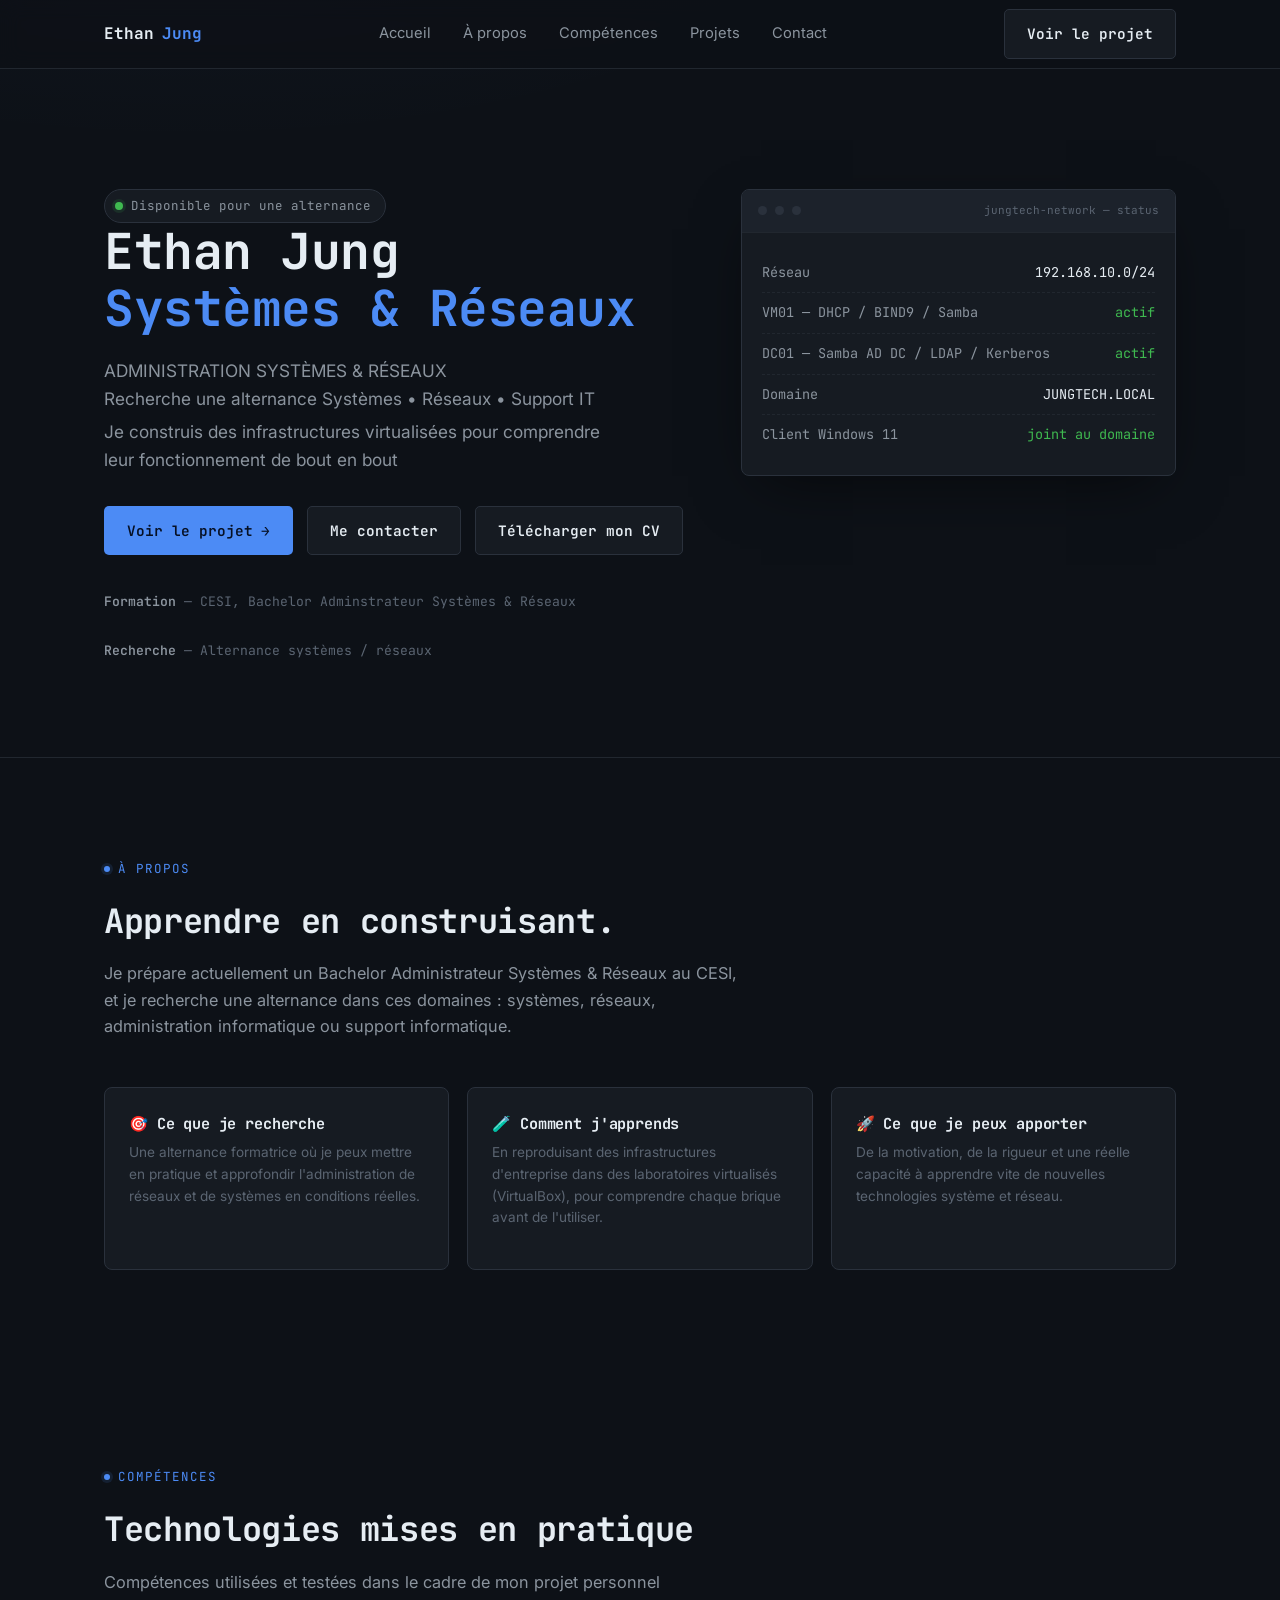
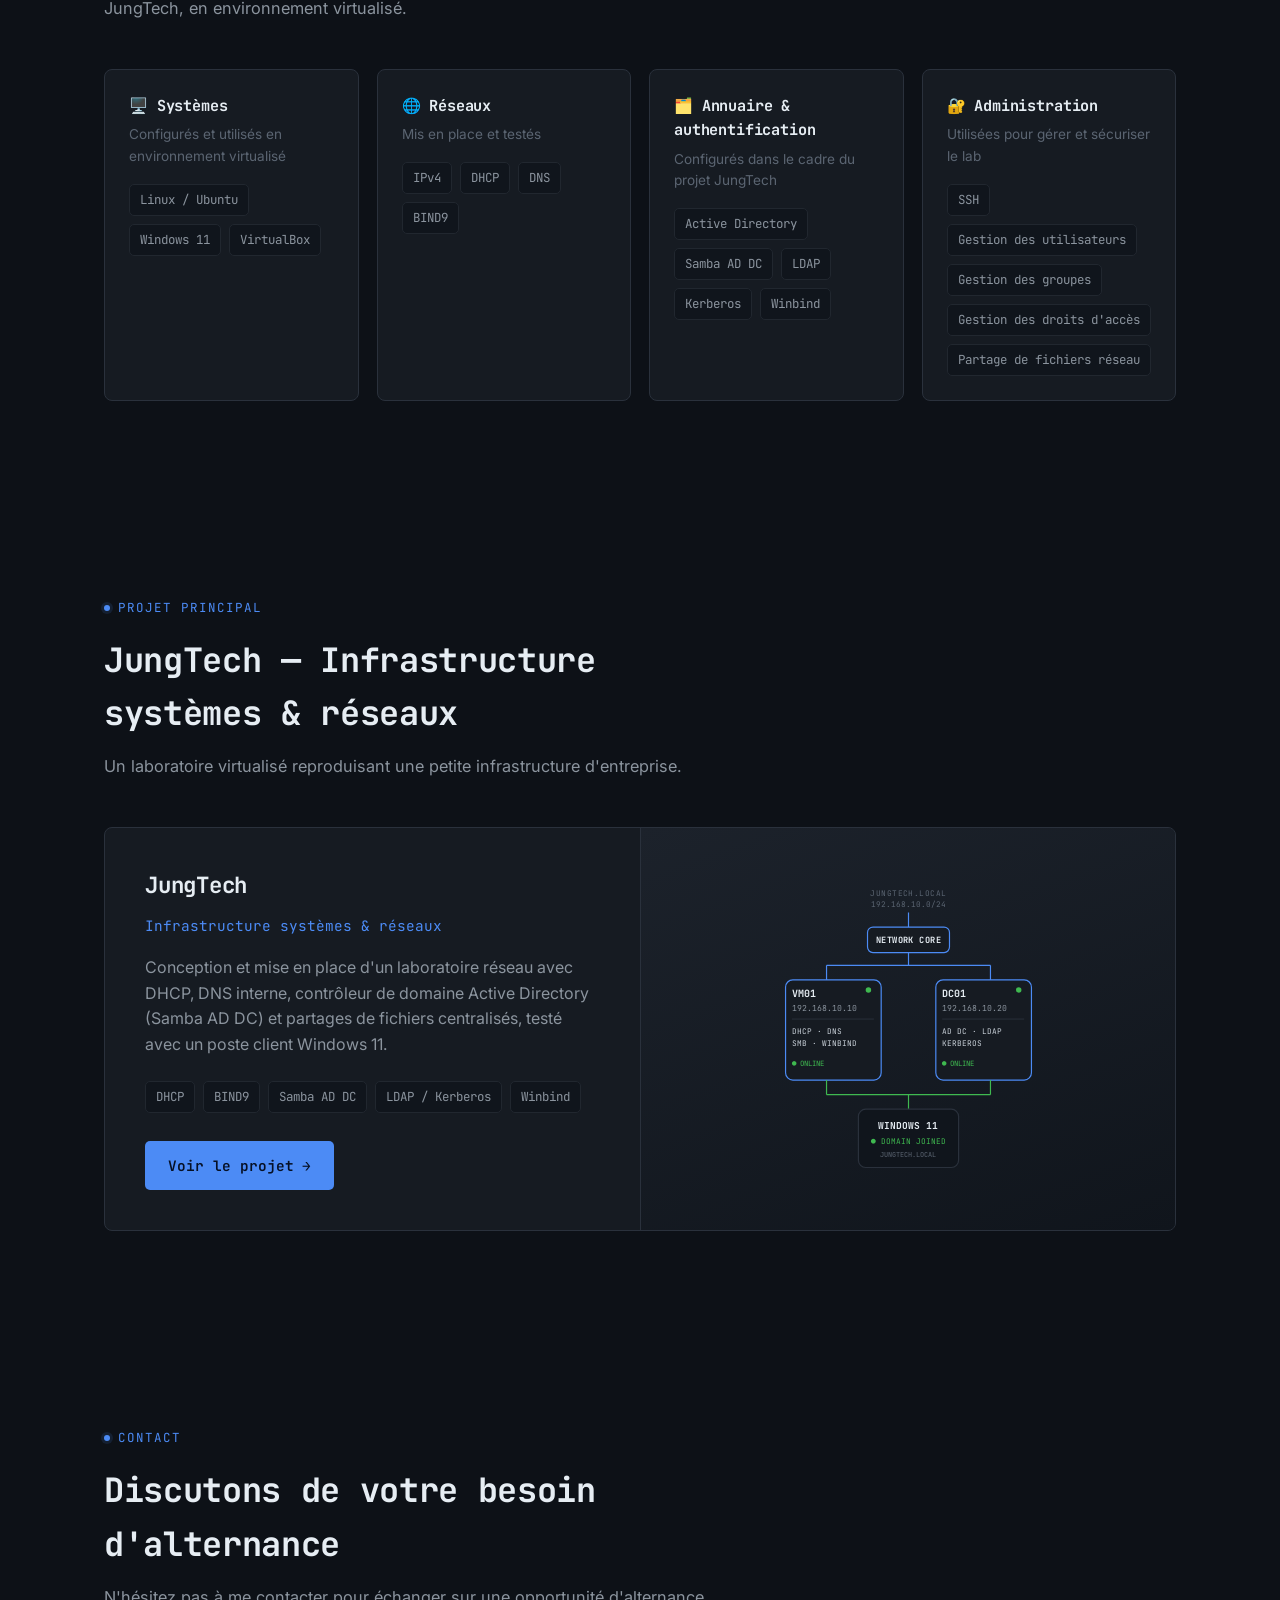
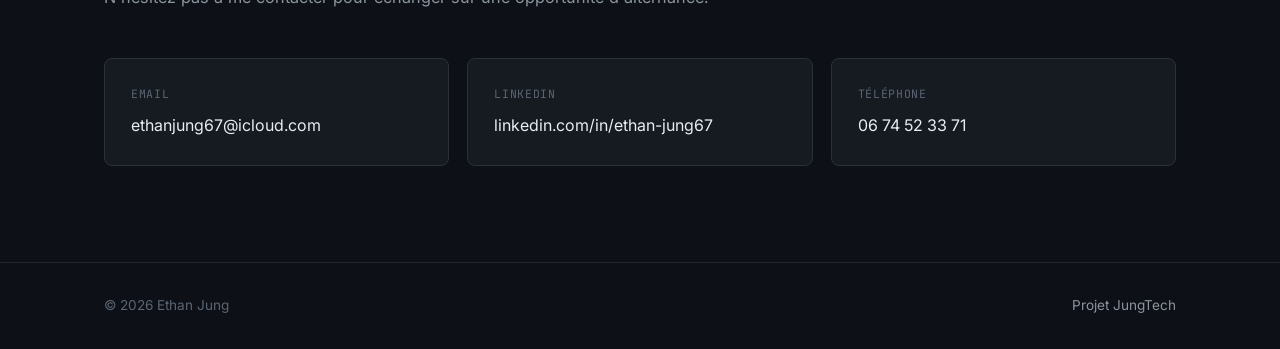
==== commit b19ddcdf: "Update index.html" ====
--- a/index.html
+++ b/index.html
@@ -11,7 +11,6 @@
 <link rel="stylesheet" href="style.css">
 </head>
 <body>
-
 <header class="site-header">
   <nav class="nav container" id="nav">
     <a href="index.html" class="logo">Ethan<span>Jung</span></a>
@@ -209,42 +208,49 @@
           </div>
         </div>
         <div class="project-visual" aria-hidden="true">
-          <svg viewBox="0 0 334 373" xmlns="http://www.w3.org/2000/svg" role="img"
-               aria-label="Architecture JungTech : réseau 192.168.10.0/24 reliant VM01 (DHCP, DNS, SMB, Winbind) et DC01 (AD DC, LDAP, Kerberos) à un client Windows 11 joint au domaine JUNGTECH.LOCAL.">
-            <text x="167" y="23" fill="#5b6572" font-family="JetBrains Mono, monospace" font-size="9.6" text-anchor="middle" letter-spacing="0.5">JUNGTECH.LOCAL</text>
-            <text x="167" y="36.5" fill="#5b6572" font-family="JetBrains Mono, monospace" font-size="9.6" text-anchor="middle">192.168.10.0/24</text>
-            <line x1="167" y1="43.25" x2="167" y2="61.25" stroke="#4c8bf5" stroke-width="1.46"/>
-            <rect x="116.38" y="61.25" width="101.25" height="31.5" rx="6.75" fill="#161b22" stroke="#4c8bf5" stroke-width="1.46"/>
-            <text x="167" y="81.5" fill="#e6edf3" font-family="JetBrains Mono, monospace" font-size="10.7" font-weight="700" text-anchor="middle" letter-spacing="0.5">NETWORK CORE</text>
-            <line x1="167" y1="92.75" x2="167" y2="108.5" stroke="#4c8bf5" stroke-width="1.46"/>
-            <line x1="65.75" y1="108.5" x2="268.25" y2="108.5" stroke="#4c8bf5" stroke-width="1.46"/>
-            <line x1="65.75" y1="108.5" x2="65.75" y2="126.5" stroke="#4c8bf5" stroke-width="1.46"/>
-            <line x1="268.25" y1="108.5" x2="268.25" y2="126.5" stroke="#4c8bf5" stroke-width="1.46"/>
-            <rect x="15.13" y="126.5" width="118.13" height="123.75" rx="9" fill="#161b22" stroke="#4c8bf5" stroke-width="1.46"/>
-            <circle cx="117.5" cy="138.88" r="3.38" fill="#3fb950"/>
-            <text x="23" y="147.88" fill="#e6edf3" font-family="JetBrains Mono, monospace" font-size="12.4" font-weight="700">VM01</text>
-            <text x="23" y="164.75" fill="#8b949e" font-family="JetBrains Mono, monospace" font-size="10.1">192.168.10.10</text>
-            <line x1="23" y1="174.88" x2="124.25" y2="174.88" stroke="#2a313c" stroke-width="1.13"/>
-            <text x="23" y="192.88" fill="#c9d1d9" font-family="JetBrains Mono, monospace" font-size="9.6">DHCP · DNS</text>
-            <text x="23" y="208.63" fill="#c9d1d9" font-family="JetBrains Mono, monospace" font-size="9.6">SMB · WINBIND</text>
-            <text x="23" y="233.38" fill="#3fb950" font-family="JetBrains Mono, monospace" font-size="9">● ONLINE</text>
-            <rect x="200.75" y="126.5" width="118.13" height="123.75" rx="9" fill="#161b22" stroke="#4c8bf5" stroke-width="1.46"/>
-            <circle cx="303.13" cy="138.88" r="3.38" fill="#3fb950"/>
-            <text x="208.63" y="147.88" fill="#e6edf3" font-family="JetBrains Mono, monospace" font-size="12.4" font-weight="700">DC01</text>
-            <text x="208.63" y="164.75" fill="#8b949e" font-family="JetBrains Mono, monospace" font-size="10.1">192.168.10.20</text>
-            <line x1="208.63" y1="174.88" x2="309.88" y2="174.88" stroke="#2a313c" stroke-width="1.13"/>
-            <text x="208.63" y="192.88" fill="#c9d1d9" font-family="JetBrains Mono, monospace" font-size="9.6">AD DC · LDAP</text>
-            <text x="208.63" y="208.63" fill="#c9d1d9" font-family="JetBrains Mono, monospace" font-size="9.6">KERBEROS</text>
-            <text x="208.63" y="233.38" fill="#3fb950" font-family="JetBrains Mono, monospace" font-size="9">● ONLINE</text>
-            <line x1="65.75" y1="250.25" x2="65.75" y2="268.25" stroke="#3fb950" stroke-width="1.46"/>
-            <line x1="268.25" y1="250.25" x2="268.25" y2="268.25" stroke="#3fb950" stroke-width="1.46"/>
-            <line x1="65.75" y1="268.25" x2="268.25" y2="268.25" stroke="#3fb950" stroke-width="1.46"/>
-            <line x1="167" y1="268.25" x2="167" y2="286.25" stroke="#3fb950" stroke-width="1.46"/>
-            <rect x="105.13" y="286.25" width="123.75" height="72" rx="9" fill="#10151c" stroke="#2a313c" stroke-width="1.46"/>
-            <text x="167" y="311" fill="#e6edf3" font-family="JetBrains Mono, monospace" font-size="11.8" font-weight="700" text-anchor="middle">WINDOWS 11</text>
-            <text x="167" y="329" fill="#3fb950" font-family="JetBrains Mono, monospace" font-size="9.6" text-anchor="middle">● DOMAIN JOINED</text>
-            <text x="167" y="344.75" fill="#5b6572" font-family="JetBrains Mono, monospace" font-size="8.4" text-anchor="middle">JUNGTECH.LOCAL</text>
-          </svg>
+          <svg viewBox="10 2 280 313" xmlns="http://www.w3.org/2000/svg" role="img" aria-label="Architecture JungTech : réseau 192.168.10.0/24 reliant VM01 (DHCP, DNS, SMB, Winbind) et DC01 (AD DC, LDAP, Kerberos) à un client Windows 11 joint au domaine JUNGTECH.LOCAL.">
+            <!-- En-tête discret : domaine / réseau -->
+            <text x="150" y="12" fill="#5b6572" font-family="JetBrains Mono, monospace" font-size="8.5" text-anchor="middle" letter-spacing="0.5">JUNGTECH.LOCAL</text>
+            <text x="150" y="24" fill="#5b6572" font-family="JetBrains Mono, monospace" font-size="8.5" text-anchor="middle">192.168.10.0/24</text>
+            <!-- Tronc vers le cœur de réseau -->
+            <line x1="150" y1="30" x2="150" y2="46" stroke="#4c8bf5" stroke-width="1.3"></line>
+            <!-- Network core -->
+            <rect x="105" y="46" width="90" height="28" rx="6" fill="#161b22" stroke="#4c8bf5" stroke-width="1.3"></rect>
+            <text x="150" y="64" fill="#e6edf3" font-family="JetBrains Mono, monospace" font-size="9.5" font-weight="700" text-anchor="middle" letter-spacing="0.5">NETWORK CORE</text>
+            <!-- Répartition vers VM01 / DC01 -->
+            <line x1="150" y1="74" x2="150" y2="88" stroke="#4c8bf5" stroke-width="1.3"></line>
+            <line x1="60" y1="88" x2="240" y2="88" stroke="#4c8bf5" stroke-width="1.3"></line>
+            <line x1="60" y1="88" x2="60" y2="104" stroke="#4c8bf5" stroke-width="1.3"></line>
+            <line x1="240" y1="88" x2="240" y2="104" stroke="#4c8bf5" stroke-width="1.3"></line>
+            <!-- Carte VM01 -->
+            <rect x="15" y="104" width="105" height="110" rx="8" fill="#161b22" stroke="#4c8bf5" stroke-width="1.3"></rect>
+            <circle cx="106" cy="115" r="3" fill="#3fb950"></circle>
+            <text x="22" y="123" fill="#e6edf3" font-family="JetBrains Mono, monospace" font-size="11" font-weight="700">VM01</text>
+            <text x="22" y="138" fill="#8b949e" font-family="JetBrains Mono, monospace" font-size="9">192.168.10.10</text>
+            <line x1="22" y1="147" x2="112" y2="147" stroke="#2a313c" stroke-width="1"></line>
+            <text x="22" y="163" fill="#c9d1d9" font-family="JetBrains Mono, monospace" font-size="8.5">DHCP · DNS</text>
+            <text x="22" y="177" fill="#c9d1d9" font-family="JetBrains Mono, monospace" font-size="8.5">SMB · WINBIND</text>
+            <text x="22" y="199" fill="#3fb950" font-family="JetBrains Mono, monospace" font-size="8">● ONLINE</text>
+            <!-- Carte DC01 -->
+            <rect x="180" y="104" width="105" height="110" rx="8" fill="#161b22" stroke="#4c8bf5" stroke-width="1.3"></rect>
+            <circle cx="271" cy="115" r="3" fill="#3fb950"></circle>
+            <text x="187" y="123" fill="#e6edf3" font-family="JetBrains Mono, monospace" font-size="11" font-weight="700">DC01</text>
+            <text x="187" y="138" fill="#8b949e" font-family="JetBrains Mono, monospace" font-size="9">192.168.10.20</text>
+            <line x1="187" y1="147" x2="277" y2="147" stroke="#2a313c" stroke-width="1"></line>
+            <text x="187" y="163" fill="#c9d1d9" font-family="JetBrains Mono, monospace" font-size="8.5">AD DC · LDAP</text>
+            <text x="187" y="177" fill="#c9d1d9" font-family="JetBrains Mono, monospace" font-size="8.5">KERBEROS</text>
+            <text x="187" y="199" fill="#3fb950" font-family="JetBrains Mono, monospace" font-size="8">● ONLINE</text>
+            <!-- Fusion vers le client -->
+            <line x1="60" y1="214" x2="60" y2="230" stroke="#3fb950" stroke-width="1.3"></line>
+            <line x1="240" y1="214" x2="240" y2="230" stroke="#3fb950" stroke-width="1.3"></line>
+            <line x1="60" y1="230" x2="240" y2="230" stroke="#3fb950" stroke-width="1.3"></line>
+            <line x1="150" y1="230" x2="150" y2="246" stroke="#3fb950" stroke-width="1.3"></line>
+            <!-- Client Windows 11 -->
+            <rect x="95" y="246" width="110" height="64" rx="8" fill="#10151c" stroke="#2a313c" stroke-width="1.3"></rect>
+            <text x="150" y="268" fill="#e6edf3" font-family="JetBrains Mono, monospace" font-size="10.5" font-weight="700" text-anchor="middle">WINDOWS 11</text>
+            <text x="150" y="284" fill="#3fb950" font-family="JetBrains Mono, monospace" font-size="8.5" text-anchor="middle">● DOMAIN JOINED</text>
+            <text x="150" y="298" fill="#5b6572" font-family="JetBrains Mono, monospace" font-size="7.5" text-anchor="middle">JUNGTECH.LOCAL</text>
+            </svg>
         </div>            
   </section>
 
--- a/style.css
+++ b/style.css
@@ -485,9 +485,20 @@
   margin-bottom: 28px;
 }
 
+.project-visual {
+  background:
+    linear-gradient(160deg, var(--surface-elevated), var(--bg-alt));
+  display: flex;
+  align-items: center;
+  justify-content: center;
+  padding: 32px;
+  border-left: 1px solid var(--border);
+  min-height: 280px;
+}
+
 .project-visual svg {
   width: 100%;
-  max-width: 240px;
+  max-width: 255px;
   height: auto;
   display: block;
   margin: 0 auto;
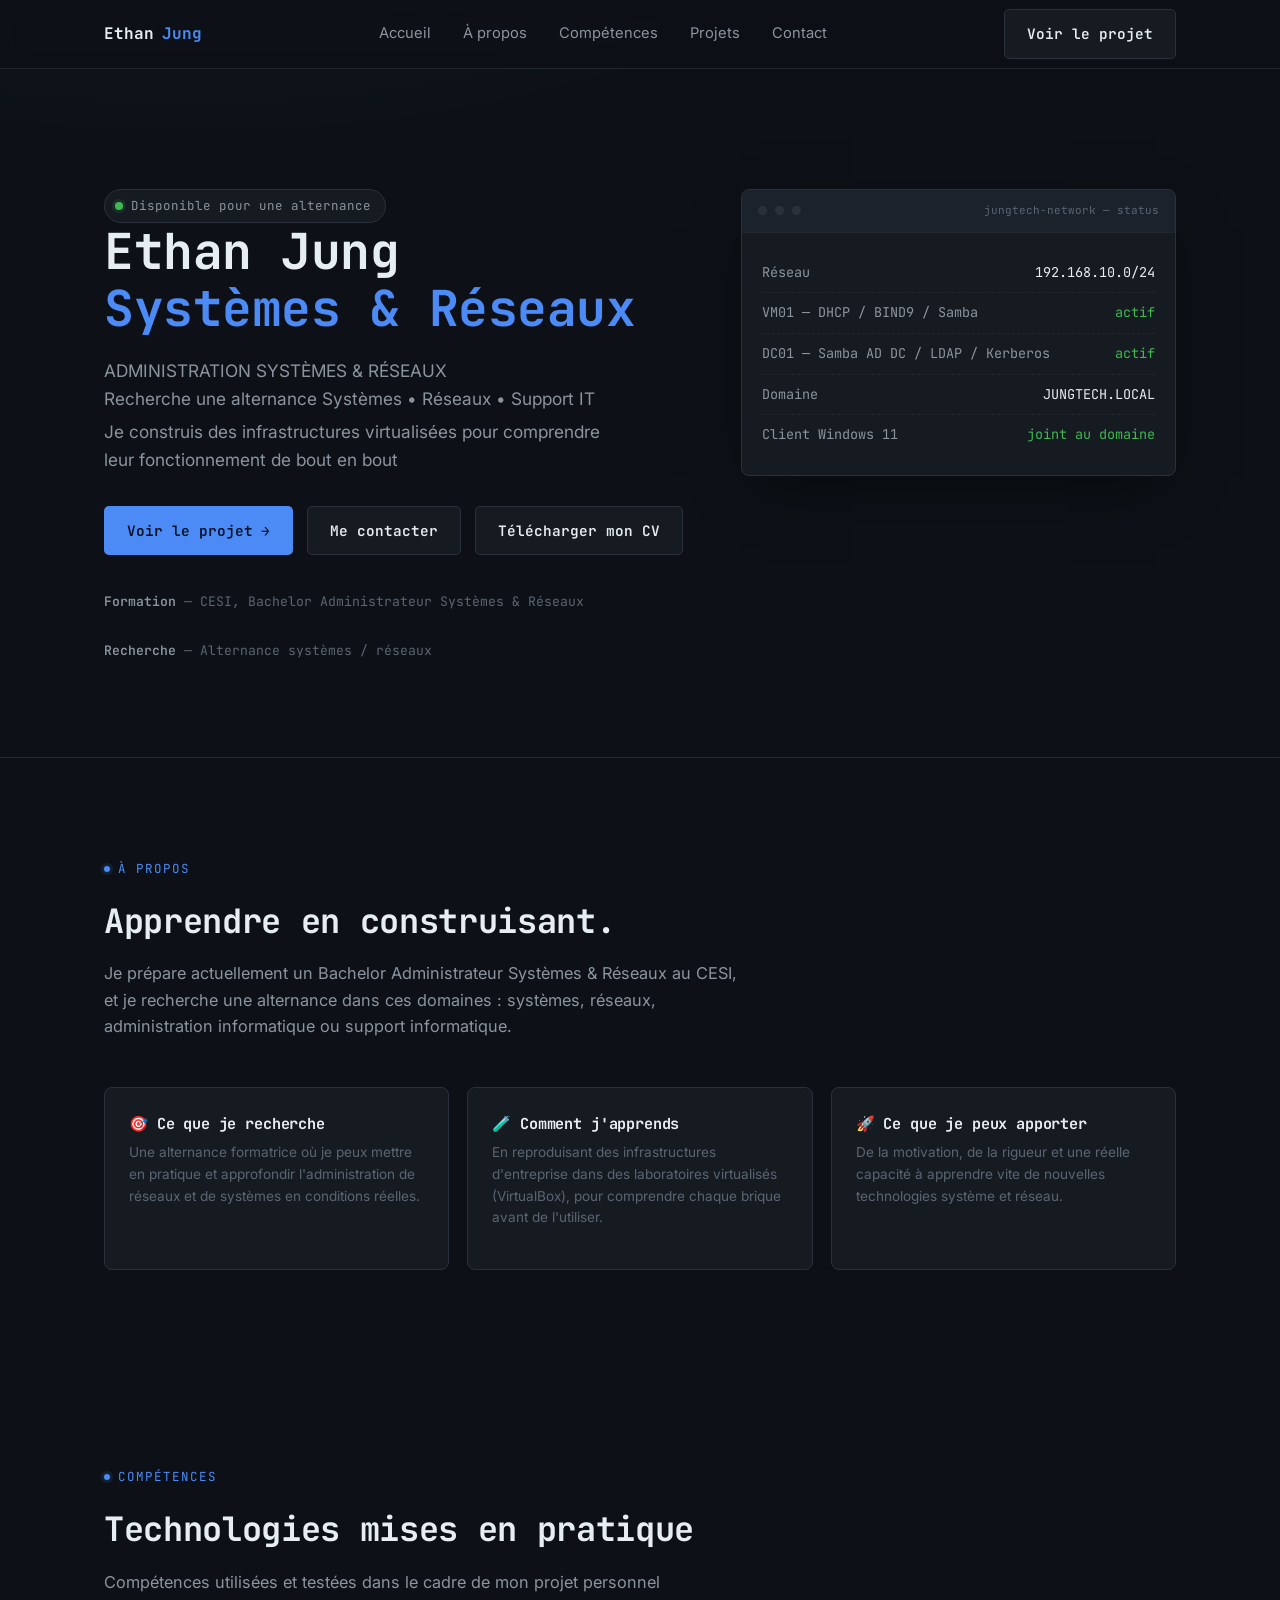
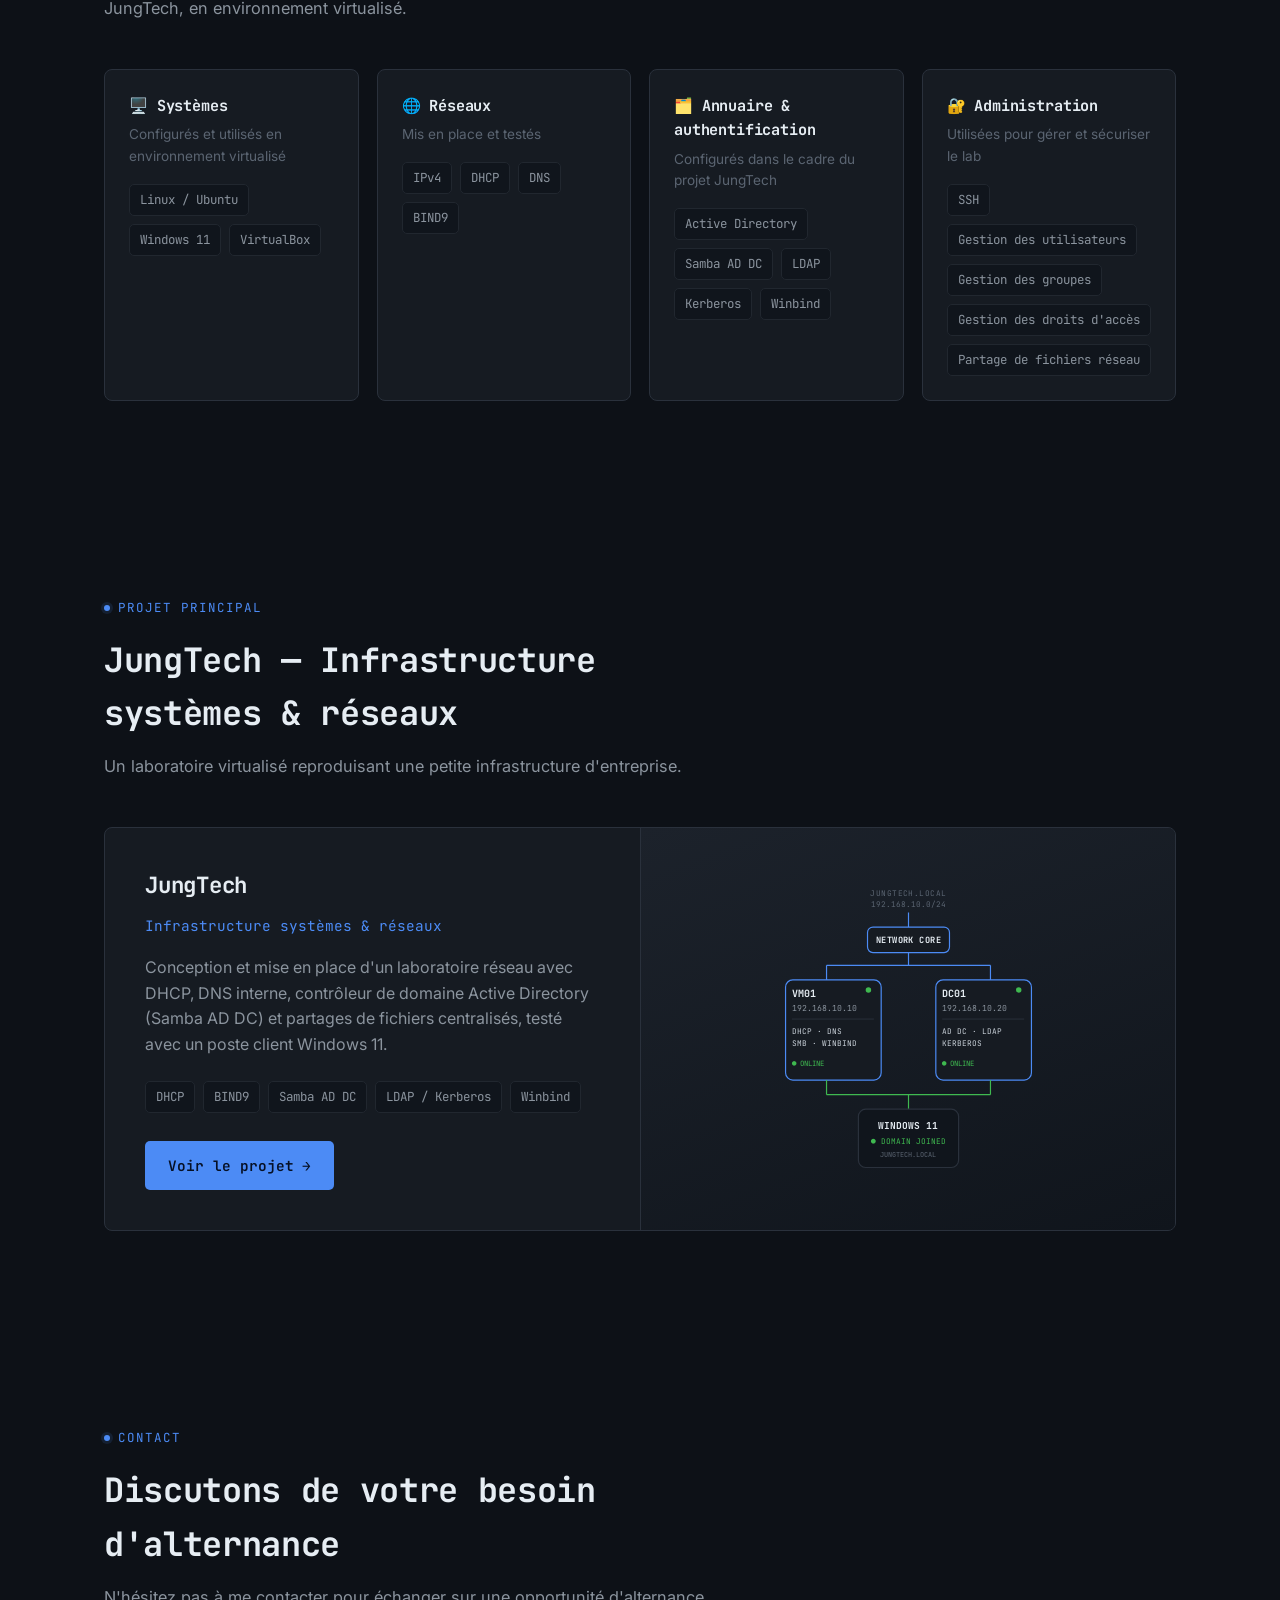
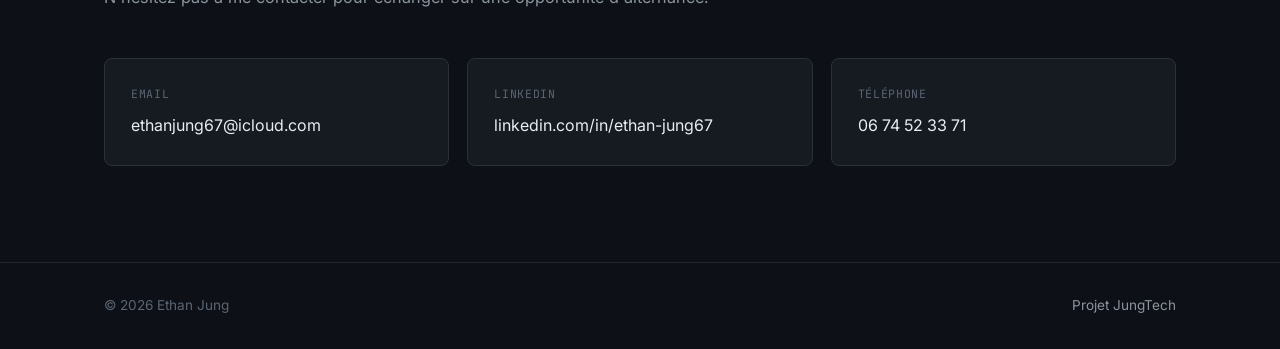
==== commit 88b452ce: "Update index.html" ====
--- a/index.html
+++ b/index.html
@@ -56,7 +56,7 @@
           <a href="CV JUNG Ethan Alternance 2026.pdf" class="btn btn-outline" download>Télécharger mon CV</a>
         </div>
         <div class="hero-meta">
-          <span><strong>Formation</strong> — CESI, Bachelor Adminstrateur Systèmes &amp; Réseaux</span>
+          <span><strong>Formation</strong> — CESI, Bachelor Administrateur Systèmes &amp; Réseaux</span>
           <span><strong>Recherche</strong> — Alternance systèmes / réseaux</span>
         </div>
       </div>
--- a/style.css
+++ b/style.css
@@ -494,6 +494,7 @@
   padding: 32px;
   border-left: 1px solid var(--border);
   min-height: 280px;
+  height: 100%;        /* ajouté */
 }
 
 .project-visual svg {
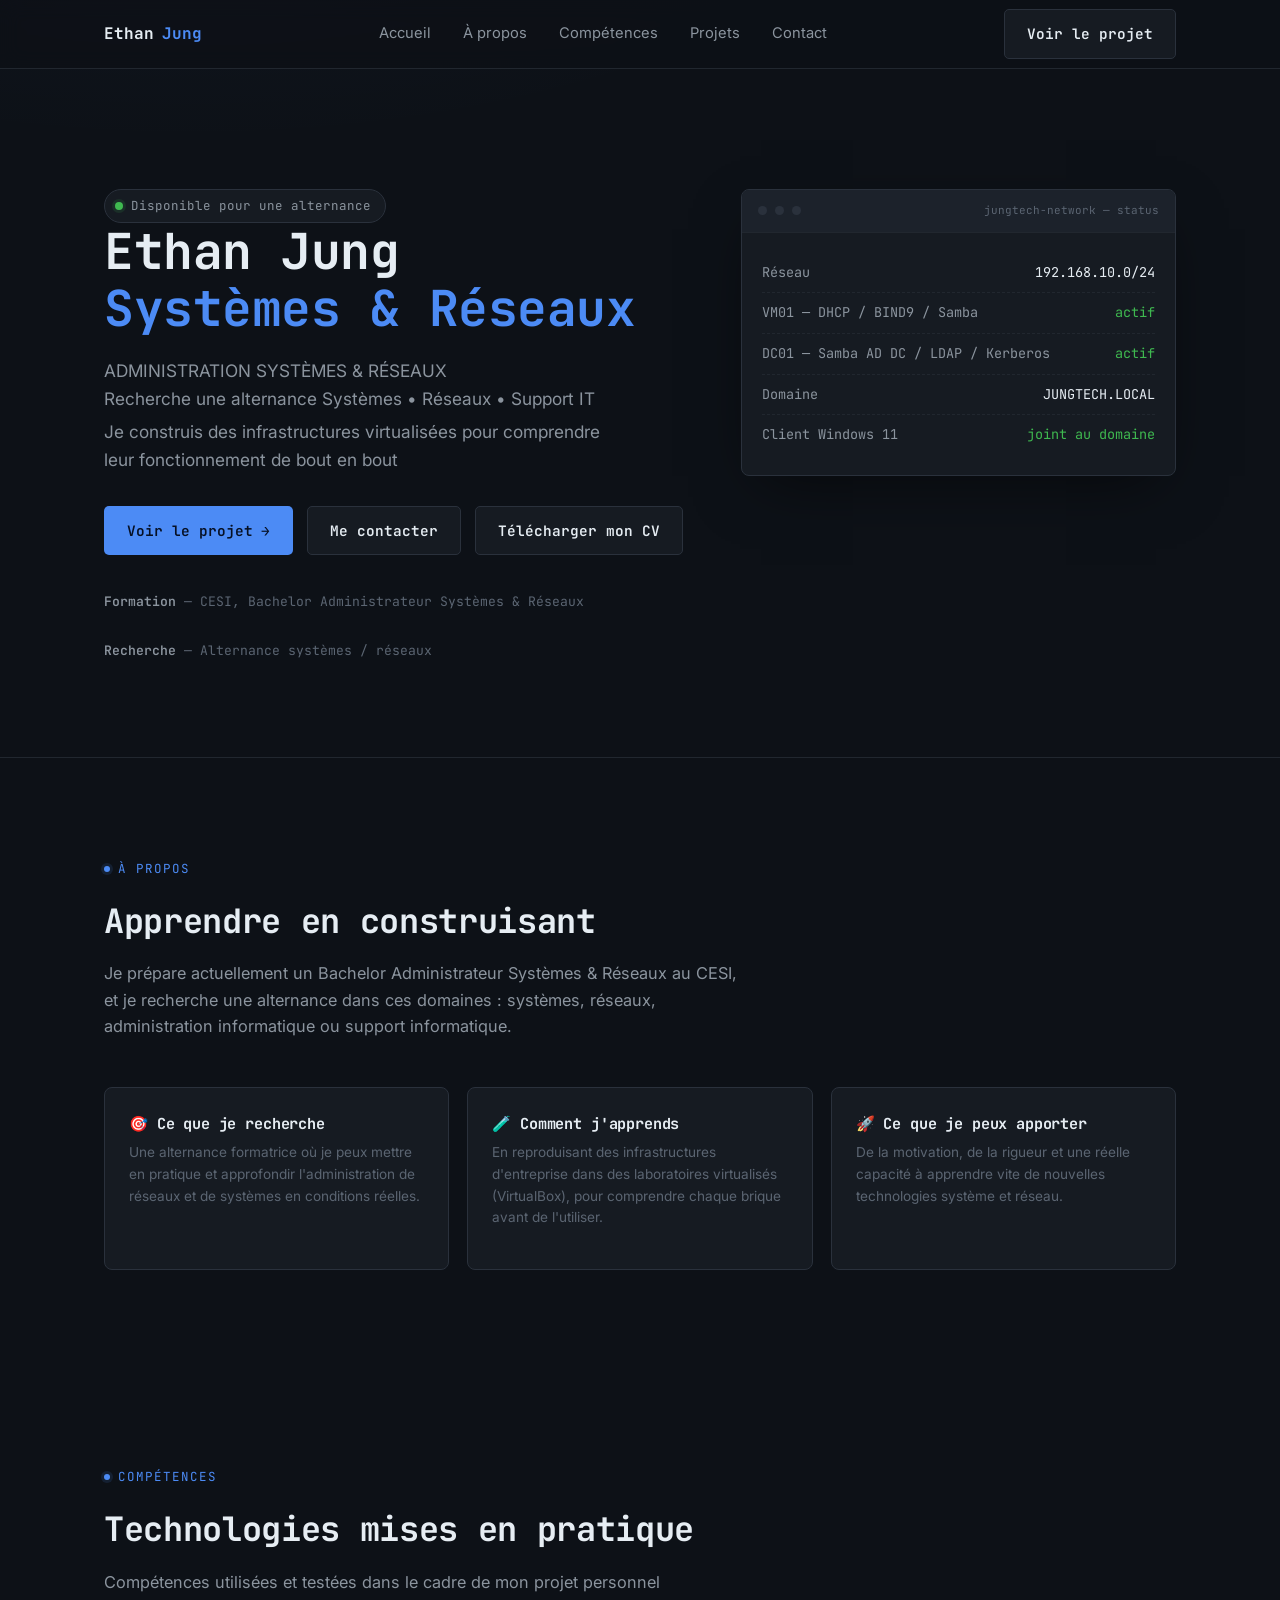
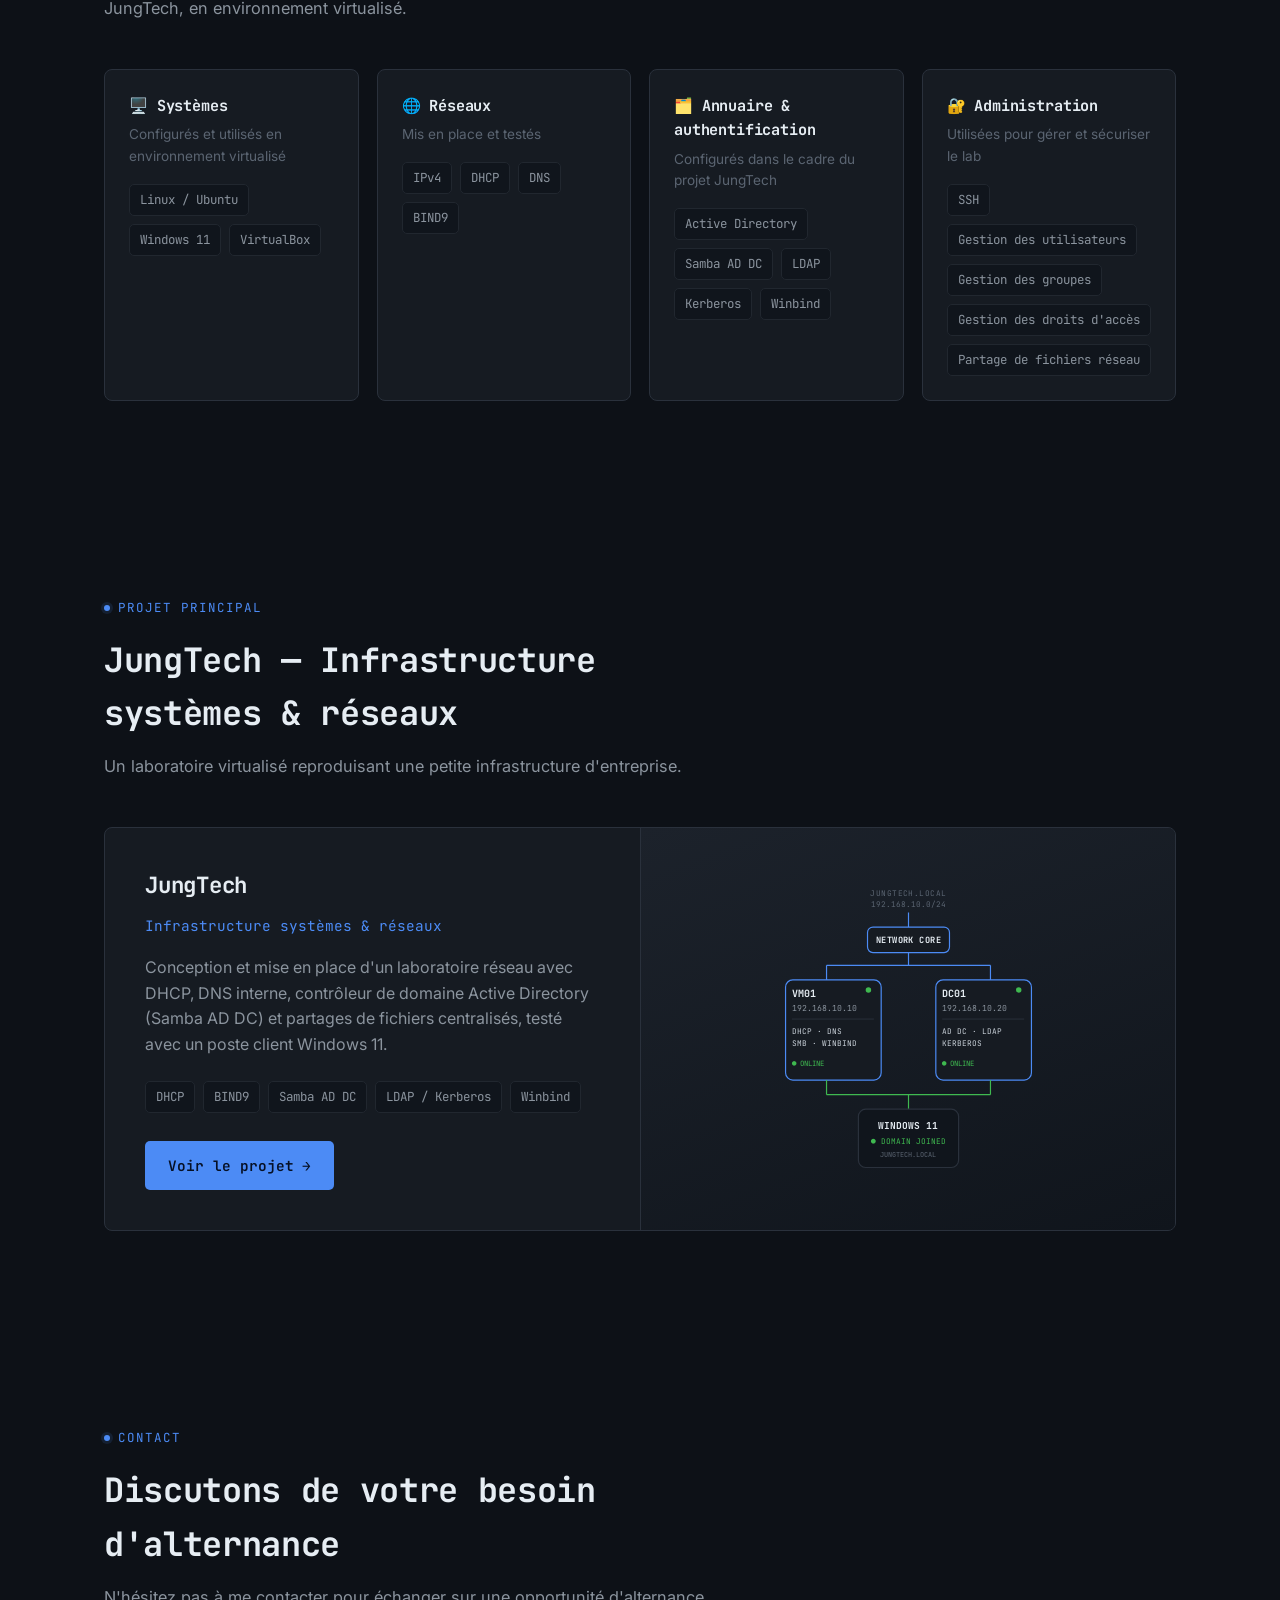
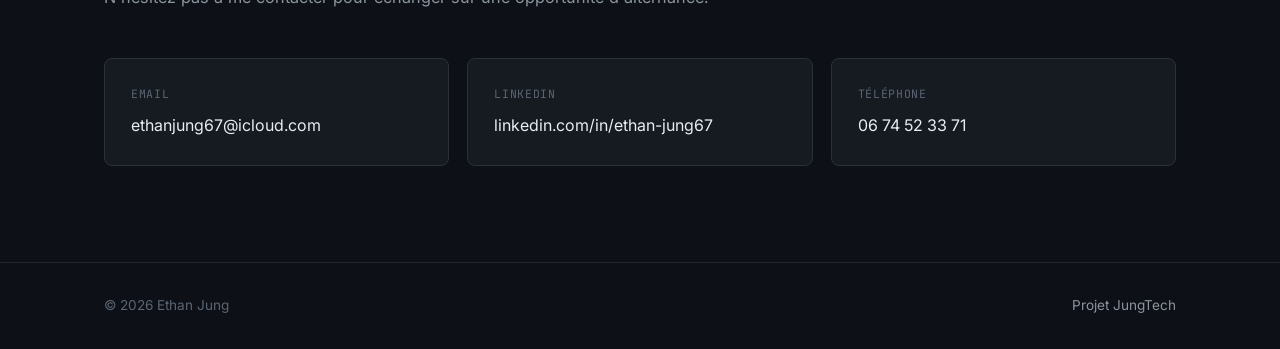
==== commit 130bbfc4: "Update index.html" ====
--- a/index.html
+++ b/index.html
@@ -1,6 +1,9 @@
 <!DOCTYPE html>
 <html lang="fr">
 <head>
+<link rel="icon" type="image/svg+xml" href="favicon.svg">
+<link rel="icon" type="image/png" sizes="32x32" href="favicon-32.png">
+<link rel="apple-touch-icon" href="apple-touch-icon.png">
 <meta charset="UTF-8">
 <meta name="viewport" content="width=device-width, initial-scale=1.0">
 <title>Ethan Jung — Portfolio Systèmes &amp; Réseaux</title>
@@ -82,7 +85,7 @@
     <div class="container">
       <div class="eyebrow">À propos</div>
       <div class="section-intro">
-        <h2>Apprendre en construisant.</h2>
+        <h2>Apprendre en construisant</h2>
         <p>
           Je prépare actuellement un Bachelor Administrateur Systèmes &amp; Réseaux au CESI,
           et je recherche une alternance dans ces domaines : systèmes, réseaux, administration
